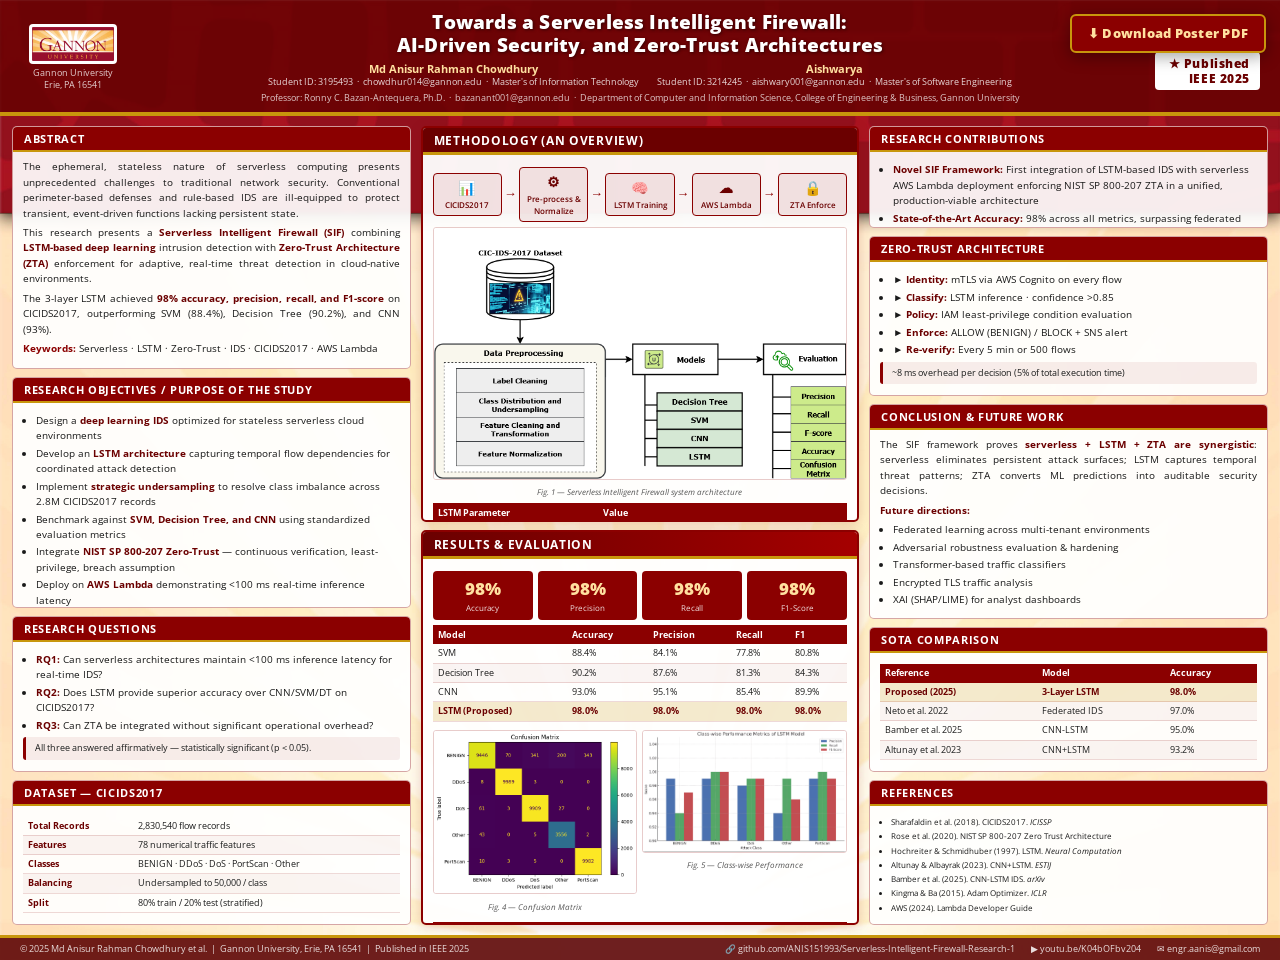
==== docs/poster.html @ 91daaf60 "Sync index.html with poster/report updates - Replace "Hoang Nam Dang" → "Aishwarya" in hero, paper p" ====
<!DOCTYPE html>
<html lang="en">
<head>
<meta charset="UTF-8"/>
<meta name="viewport" content="width=device-width,initial-scale=1.0"/>
<title>SIF Research Poster — CG 2026 | Gannon University</title>
<link href="https://fonts.googleapis.com/css2?family=Calibri:wght@400;700&family=Open+Sans:wght@300;400;600;700;800&display=swap" rel="stylesheet"/>
<style>
/* ════════════════════════════════════════════════════════════
   CG 2026 CONFERENCE POSTER  —  48" × 36"  (4 : 3 landscape)
   Template: crimson mosaic header + cream sunburst body
   3 Columns · 2 featured boxes in center column
════════════════════════════════════════════════════════════ */
:root{
  --crimson:#8B0000;
  --crimson-dark:#6B0000;
  --crimson-mid:#A50000;
  --gold:#C8960C;
  --cream:#FDF6E3;
  --white:#FFFFFF;
  --box-bg:rgba(255,255,255,0.92);
  --box-border:rgba(139,0,0,0.35);
  --center-border:#8B0000;
  --text:#1a1a1a;
  --head-text:#5C0000;
  --font:'Open Sans','Calibri',Arial,sans-serif;
}
*,*::before,*::after{box-sizing:border-box;margin:0;padding:0}
html,body{width:100%;min-height:100vh;background:#c8c0b8;font-family:var(--font)}

/* ── POSTER SHELL — 4:3 aspect ratio ────────────────── */
.poster{
  position:relative;
  width:100%;
  max-width:1440px;
  margin:0 auto;
  aspect-ratio:4/3;
  overflow:hidden;
  box-shadow:0 8px 48px rgba(0,0,0,.4);
  display:flex;
  flex-direction:column;
}

/* ── BACKGROUND (full poster) ────────────────────────── */
.poster-bg{
  position:absolute;inset:0;
  background-image:url('assets/images/poster-bg.jpg');
  background-size:100% 100%;
  background-repeat:no-repeat;
  z-index:0;
}

/* Everything above the background */
.poster > *:not(.poster-bg){position:relative;z-index:1}

/* ── HEADER — crimson mosaic band ────────────────────── */
.hdr{
  /* The bg image already paints the crimson header band;
     we overlay a semi-transparent crimson to keep text readable */
  background:rgba(100,0,0,0.82);
  flex-shrink:0;
  padding:10px 20px 8px;
  display:grid;
  grid-template-columns:105px 1fr 105px;
  align-items:center;
  gap:10px;
  border-bottom:4px solid var(--gold);
}
.hdr-logo{
  display:flex;flex-direction:column;align-items:center;gap:3px;
}
.hdr-logo img{
  width:88px;background:#fff;border-radius:4px;padding:3px;
}
.hdr-logo span{
  font-size:clamp(6px,.7vw,9px);color:rgba(255,255,255,.8);text-align:center;line-height:1.3;
}
.hdr-center{text-align:center}
.hdr-title{
  font-size:clamp(13px,1.5vw,21px);
  font-weight:800;line-height:1.2;
  color:#FFFFFF;
  text-shadow:1px 1px 3px rgba(0,0,0,.5);
  margin-bottom:6px;
  letter-spacing:.01em;
}
.hdr-authors{
  display:flex;justify-content:center;flex-wrap:wrap;gap:18px;margin-bottom:3px;
}
.hdr-author .name{
  font-weight:700;color:#FFE0A0;
  font-size:clamp(7px,.85vw,11.5px);line-height:1.3;
}
.hdr-author .detail{
  color:rgba(255,255,255,.85);
  font-size:clamp(6px,.72vw,9.5px);line-height:1.4;
}
.hdr-advisor{
  font-size:clamp(5.5px,.68vw,9px);
  color:rgba(255,255,255,.78);margin-top:2px;
}
.hdr-right{
  display:flex;flex-direction:column;align-items:flex-end;gap:5px;text-align:right;
}
.badge{
  font-weight:800;font-size:clamp(8px,.9vw,12px);
  padding:4px 10px;border-radius:4px;display:inline-block;letter-spacing:.05em;
}
.badge-cg{background:var(--gold);color:#3B0000}
.badge-ieee{background:#fff;color:var(--crimson-dark)}

/* ── BODY — 3 columns over sunburst background ───────── */
.body{
  flex:1;
  display:grid;
  grid-template-columns:1fr 1.1fr 1fr;
  gap:10px;
  padding:10px 12px;
  min-height:0;
}
.col{display:flex;flex-direction:column;gap:8px;min-height:0}

/* ── STANDARD BOX ────────────────────────────────────── */
.box{
  background:var(--box-bg);
  border:1.5px solid var(--box-border);
  border-radius:5px;
  overflow:hidden;
  display:flex;flex-direction:column;
  backdrop-filter:blur(2px);
  -webkit-backdrop-filter:blur(2px);
}
.box.grow{flex:1;min-height:0}

.bh{
  background:var(--crimson);
  color:#fff;
  padding:4px 11px;
  font-size:clamp(7.5px,.88vw,12px);
  font-weight:700;
  letter-spacing:.06em;
  text-transform:uppercase;
  flex-shrink:0;
  border-bottom:2px solid var(--gold);
}

.bb{
  padding:7px 10px;
  font-size:clamp(6.5px,.78vw,10.5px);
  line-height:1.55;
  color:var(--text);
  flex:1;
  overflow:hidden;
}
.bb p{margin-bottom:4px;text-align:justify}
.bb ul,.bb ol{padding-left:13px;margin:3px 0}
.bb li{margin-bottom:2px}
.bb strong{color:var(--crimson-dark)}
.bb .kw{font-weight:700;color:var(--crimson)}

/* ── CENTER FEATURE BOXES (the "2 boxes in center") ──── */
.cbox{
  border:2.5px solid var(--crimson);
  border-radius:5px;
  overflow:hidden;
  flex:1;min-height:0;
  display:flex;flex-direction:column;
  background:rgba(255,255,255,0.95);
  box-shadow:0 2px 12px rgba(139,0,0,0.18);
}
.cbox .bh{
  background:var(--crimson-dark);
  font-size:clamp(8px,.92vw,12.5px);
  border-bottom:3px solid var(--gold);
}
.cbox .bh.gold-head{
  background:linear-gradient(90deg,var(--crimson-dark),var(--crimson-mid));
}

/* ── STATS ROW ───────────────────────────────────────── */
.stats{
  display:grid;grid-template-columns:repeat(4,1fr);gap:5px;margin:5px 0;
  -webkit-print-color-adjust:exact;print-color-adjust:exact;
}
.stat{
  background:var(--crimson);color:#fff;
  border-radius:4px;text-align:center;padding:5px 3px;
  -webkit-print-color-adjust:exact;print-color-adjust:exact;
}
.sv{font-size:clamp(11px,1.35vw,19px);font-weight:800;color:#FFE0A0;display:block}
.sl{font-size:clamp(5.5px,.65vw,8.5px);opacity:.88;display:block}

/* ── TABLES ──────────────────────────────────────────── */
.tbl{width:100%;border-collapse:collapse;font-size:clamp(6px,.72vw,9.5px);margin:4px 0}
.tbl th{
  background:var(--crimson);color:#fff;padding:2.5px 5px;text-align:left;
  -webkit-print-color-adjust:exact;print-color-adjust:exact;
}
.tbl td{padding:2px 5px;border-bottom:1px solid rgba(139,0,0,.15)}
.tbl tr:nth-child(even) td{background:rgba(139,0,0,.04);-webkit-print-color-adjust:exact;print-color-adjust:exact}
.tbl tr.best td{
  background:rgba(200,150,12,.2);font-weight:700;color:#5C0000;
  -webkit-print-color-adjust:exact;print-color-adjust:exact;
}

/* ── PIPELINE ────────────────────────────────────────── */
.pipeline{display:flex;align-items:center;justify-content:space-between;gap:2px;margin:5px 0}
.ps{
  background:rgba(139,0,0,.08);border:1.5px solid var(--crimson);
  border-radius:4px;padding:3px 5px;text-align:center;flex:1;
  font-size:clamp(5px,.6vw,8px);font-weight:600;color:var(--crimson-dark);
}
.ps i{font-size:clamp(10px,1.1vw,15px);display:block;margin-bottom:1px;font-style:normal}
.pa{color:var(--crimson);font-size:clamp(9px,1vw,14px);font-weight:700;flex-shrink:0}

/* ── FIGURES ─────────────────────────────────────────── */
.fig{margin:4px 0;text-align:center}
.fig img{max-width:100%;border-radius:3px;border:1px solid rgba(139,0,0,.2)}
.fig-cap{font-size:clamp(5.5px,.65vw,8.5px);color:#555;font-style:italic;margin-top:2px}
.fig-row{display:grid;grid-template-columns:1fr 1fr;gap:5px;margin:4px 0}

/* ── HIGHLIGHT STRIP ─────────────────────────────────── */
.hl{
  background:rgba(139,0,0,.07);
  border-left:3.5px solid var(--crimson);
  padding:4px 9px;border-radius:3px;margin:4px 0;
  font-size:clamp(6px,.72vw,9.5px);
  -webkit-print-color-adjust:exact;print-color-adjust:exact;
}

/* ── FOOTER ──────────────────────────────────────────── */
.ftr{
  background:rgba(90,0,0,.88);
  color:rgba(255,255,255,.85);
  padding:5px 20px;
  display:flex;align-items:center;justify-content:space-between;
  flex-shrink:0;
  border-top:3px solid var(--gold);
  font-size:clamp(5.5px,.68vw,9px);
  -webkit-print-color-adjust:exact;print-color-adjust:exact;
}
.ftr-links{display:flex;gap:16px}

/* ── DOWNLOAD BUTTON ─────────────────────────────────── */
.dl-fab{
  position:fixed;top:14px;right:14px;z-index:800;
  background:var(--crimson);color:#FFE0A0;
  border:2px solid var(--gold);border-radius:6px;
  padding:9px 16px;font-size:12.5px;font-weight:800;cursor:pointer;
  box-shadow:0 4px 16px rgba(0,0,0,.35);font-family:var(--font);
  transition:transform .15s,box-shadow .15s;letter-spacing:.02em;
}
.dl-fab:hover{transform:translateY(-2px);box-shadow:0 6px 22px rgba(0,0,0,.4)}

/* ── GATE MODAL ──────────────────────────────────────── */
.dl-hidden{display:none!important}
.dl-overlay{
  position:fixed;inset:0;z-index:9000;background:rgba(0,0,0,.7);
  display:flex;align-items:center;justify-content:center;padding:16px;
  backdrop-filter:blur(4px);
}
.dl-modal{
  background:#fff;border-radius:12px;max-width:480px;width:100%;
  padding:30px 28px 22px;box-shadow:0 20px 60px rgba(0,0,0,.4);position:relative;
  border-top:5px solid var(--crimson);
}
.dl-close{
  position:absolute;top:12px;right:14px;background:none;border:none;
  font-size:21px;cursor:pointer;color:#888;padding:2px 5px;
}
.dl-close:hover{color:#333}
.dl-hdr{text-align:center;margin-bottom:20px}
.dl-icon{font-size:38px;display:block;margin-bottom:6px}
.dl-title{font-size:17pt;font-weight:700;color:var(--crimson-dark);margin:0 0 5px}
.dl-sub{font-size:10pt;color:#666;margin:0}
.dl-step{display:flex;flex-direction:column;gap:11px}
.dl-badge{
  display:inline-block;background:var(--crimson);color:#fff;
  font-size:9pt;font-weight:700;padding:3px 10px;border-radius:20px;align-self:flex-start;
}
.dl-stitle{font-size:12.5pt;font-weight:700;color:#1a1a1a;margin:0}
.dl-desc{font-size:10pt;color:#555;margin:0;line-height:1.6}
.dl-btn-p{
  display:flex;align-items:center;justify-content:center;
  background:var(--crimson);color:#fff;border:none;border-radius:6px;
  padding:10px 18px;font-size:10.5pt;font-weight:600;font-family:var(--font);
  cursor:pointer;text-decoration:none;transition:background .2s;width:100%;text-align:center;
}
.dl-btn-p:hover{background:var(--crimson-dark)}
.dl-btn-n{
  background:none;border:2px solid var(--crimson);color:var(--crimson);
  border-radius:6px;padding:8px 18px;font-size:10pt;font-weight:600;
  font-family:var(--font);cursor:pointer;transition:all .2s;width:100%;
}
.dl-btn-n:hover{background:var(--crimson);color:#fff}
.dl-btn-r{
  display:flex;align-items:center;justify-content:center;gap:5px;
  background:#fff;color:var(--crimson);border:2px solid var(--crimson);
  border-radius:6px;padding:10px 18px;font-size:10.5pt;font-weight:600;
  font-family:var(--font);cursor:pointer;text-decoration:none;transition:all .2s;
  text-align:center;width:100%;
}
.dl-btn-r:hover{background:var(--crimson);color:#fff}
.dl-div{display:flex;align-items:center;gap:9px;color:#aaa;font-size:9pt;margin:1px 0}
.dl-div::before,.dl-div::after{content:'';flex:1;height:1px;background:#e2e8f0}
.dl-pw{display:flex;flex-direction:column;gap:7px}
.dl-inp{
  width:100%;padding:9px 13px;border:2px solid #d1d9e6;border-radius:6px;
  font-size:10.5pt;font-family:var(--font);outline:none;transition:border .2s;
}
.dl-inp:focus{border-color:var(--crimson)}
.dl-inp.shake{animation:dlShake .4s ease}
@keyframes dlShake{0%,100%{transform:translateX(0)}20%,60%{transform:translateX(-6px)}40%,80%{transform:translateX(6px)}}
.dl-err{color:#dc2626;font-size:9.5pt;font-weight:600;text-align:center;margin:0}
.dl-dots{display:flex;justify-content:center;gap:7px;margin-top:18px}
.dl-dot{width:8px;height:8px;border-radius:50%;background:#d1d9e6;transition:background .3s}
.dl-dot.on{background:var(--crimson)}

/* ── RESPONSIVE ──────────────────────────────────────── */
@media(max-width:900px){
  .body{grid-template-columns:1fr;overflow-y:auto}
  .poster{aspect-ratio:auto;min-height:auto}
}

/* ── PRINT ───────────────────────────────────────────── */
@media print{
  @page{size:48in 36in landscape;margin:0}
  .dl-fab,.dl-overlay{display:none!important}
  html,body{background:#fff}
  .poster{box-shadow:none;max-width:none;width:100%;aspect-ratio:4/3}
}
</style>
</head>
<body>

<!-- Download button -->
<button class="dl-fab" onclick="openGate()">&#11015; Download Poster PDF</button>

<!-- ═══════ GATE MODAL ═══════ -->
<div id="dl-overlay" class="dl-overlay dl-hidden" role="dialog" aria-modal="true">
  <div class="dl-modal">
    <button class="dl-close" onclick="closeGate()">&times;</button>
    <div class="dl-hdr">
      <span class="dl-icon">&#128274;</span>
      <h2 class="dl-title">Poster Download Access</h2>
      <p class="dl-sub">Complete all three steps to download the conference poster PDF.</p>
    </div>

    <div class="dl-step" id="dl-s1">
      <div class="dl-badge">Step 1 of 3</div>
      <h3 class="dl-stitle">&#128279; Follow on GitHub</h3>
      <p class="dl-desc">Follow the author's GitHub to stay updated with research releases.</p>
      <a href="https://github.com/ANIS151993" target="_blank" class="dl-btn-p">Open GitHub Profile &#8599;</a>
      <button class="dl-btn-n" onclick="dlGo(2)">I have followed &rarr;</button>
    </div>

    <div class="dl-step dl-hidden" id="dl-s2">
      <div class="dl-badge">Step 2 of 3</div>
      <h3 class="dl-stitle">&#127909; Subscribe on YouTube</h3>
      <p class="dl-desc">Subscribe for video walkthroughs and future research updates.</p>
      <a href="https://youtu.be/K04bOFbv204" target="_blank" class="dl-btn-p">Open YouTube Channel &#8599;</a>
      <button class="dl-btn-n" onclick="dlGo(3)">I have subscribed &rarr;</button>
    </div>

    <div class="dl-step dl-hidden" id="dl-s3">
      <div class="dl-badge">Step 3 of 3</div>
      <h3 class="dl-stitle">&#128273; Enter Access Password</h3>
      <p class="dl-desc">Request your password via email with GitHub username &amp; YouTube confirmation.</p>
      <a href="mailto:engr.aanis@gmail.com?subject=Poster%20PDF%20Access%20Request&body=Hello%2C%0A%0AI%20have%20completed%3A%0A1.%20GitHub%20Follow%3A%20%5BYour%20GitHub%20username%5D%0A2.%20YouTube%20Subscribe%3A%20Confirmed%0A%0APlease%20send%20the%20access%20password%20for%20the%20SIF%20Conference%20Poster.%0A%0AThank%20you."
         class="dl-btn-r">&#9993; Send Password Request Email</a>
      <div class="dl-div"><span>then enter password below</span></div>
      <div class="dl-pw">
        <input type="password" id="dl-pw-inp" class="dl-inp"
               placeholder="Enter access password…"
               onkeydown="if(event.key==='Enter') dlCheck()"/>
        <button class="dl-btn-p" onclick="dlCheck()">&#128275; Unlock &amp; Download</button>
      </div>
      <p id="dl-err" class="dl-err dl-hidden">Incorrect password. Please check your email and try again.</p>
    </div>

    <div class="dl-step dl-hidden" id="dl-s-ok">
      <span class="dl-icon" style="text-align:center;display:block">&#9989;</span>
      <h3 class="dl-stitle" style="color:#15803d;text-align:center">Access Granted!</h3>
      <p class="dl-desc" style="text-align:center">Download starts automatically. Thank you for supporting open research.</p>
      <a id="dl-lnk" href="assets/papers/SIF-Conference-Poster-2026.pdf" download class="dl-btn-p">&#11015; Download Poster PDF</a>
      <button class="dl-btn-n" onclick="closeGate()">Close</button>
    </div>

    <div class="dl-dots">
      <span class="dl-dot on" id="dd1"></span>
      <span class="dl-dot" id="dd2"></span>
      <span class="dl-dot" id="dd3"></span>
    </div>
  </div>
</div>

<!-- ═══════════════════════════════════════════════════════════
     POSTER
═══════════════════════════════════════════════════════════ -->
<div class="poster">
  <div class="poster-bg"></div>

  <!-- ── HEADER ── -->
  <div class="hdr">
    <div class="hdr-logo">
      <img src="assets/images/gannon-logo.png" alt="Gannon University"/>
      <span>Gannon University<br/>Erie, PA 16541</span>
    </div>

    <div class="hdr-center">
      <div class="hdr-title">
        Towards a Serverless Intelligent Firewall:<br/>
        AI-Driven Security, and Zero-Trust Architectures
      </div>
      <div class="hdr-authors">
        <div class="hdr-author">
          <div class="name">Md Anisur Rahman Chowdhury</div>
          <div class="detail">Student ID: 3195493 &nbsp;·&nbsp; chowdhur014@gannon.edu &nbsp;·&nbsp; Master's of Information Technology</div>
        </div>
        <div class="hdr-author">
          <div class="name">Aishwarya</div>
          <div class="detail">Student ID: 3214245 &nbsp;·&nbsp; aishwary001@gannon.edu &nbsp;·&nbsp; Master's of Software Engineering</div>
        </div>
      </div>
      <div class="hdr-advisor">
        Professor: Ronny C. Bazan-Antequera, Ph.D. &nbsp;·&nbsp; bazanant001@gannon.edu &nbsp;·&nbsp;
        Department of Computer and Information Science, College of Engineering &amp; Business, Gannon University
      </div>
    </div>

    <div class="hdr-right">
      <span class="badge badge-cg">CG 2026</span>
      <span class="badge badge-ieee">&#9733; Published IEEE 2025</span>
    </div>
  </div>

  <!-- ── BODY ── -->
  <div class="body">

    <!-- ═══ LEFT COLUMN ═══ -->
    <div class="col">

      <div class="box">
        <div class="bh">Abstract</div>
        <div class="bb">
          <p>The ephemeral, stateless nature of serverless computing presents unprecedented challenges to traditional network security. Conventional perimeter-based defenses and rule-based IDS are ill-equipped to protect transient, event-driven functions lacking persistent state.</p>
          <p>This research presents a <strong>Serverless Intelligent Firewall (SIF)</strong> combining <strong>LSTM-based deep learning</strong> intrusion detection with <strong>Zero-Trust Architecture (ZTA)</strong> enforcement for adaptive, real-time threat detection in cloud-native environments.</p>
          <p>The 3-layer LSTM achieved <strong>98% accuracy, precision, recall, and F1-score</strong> on CICIDS2017, outperforming SVM (88.4%), Decision Tree (90.2%), and CNN (93%).</p>
          <p><span class="kw">Keywords:</span> Serverless · LSTM · Zero-Trust · IDS · CICIDS2017 · AWS Lambda</p>
        </div>
      </div>

      <div class="box grow">
        <div class="bh">Research Objectives / Purpose of the Study</div>
        <div class="bb">
          <ul>
            <li>Design a <strong>deep learning IDS</strong> optimized for stateless serverless cloud environments</li>
            <li>Develop an <strong>LSTM architecture</strong> capturing temporal flow dependencies for coordinated attack detection</li>
            <li>Implement <strong>strategic undersampling</strong> to resolve class imbalance across 2.8M CICIDS2017 records</li>
            <li>Benchmark against <strong>SVM, Decision Tree, and CNN</strong> using standardized evaluation metrics</li>
            <li>Integrate <strong>NIST SP 800-207 Zero-Trust</strong> — continuous verification, least-privilege, breach assumption</li>
            <li>Deploy on <strong>AWS Lambda</strong> demonstrating &lt;100 ms real-time inference latency</li>
          </ul>
        </div>
      </div>

      <div class="box">
        <div class="bh">Research Questions</div>
        <div class="bb">
          <ul>
            <li><strong>RQ1:</strong> Can serverless architectures maintain &lt;100 ms inference latency for real-time IDS?</li>
            <li><strong>RQ2:</strong> Does LSTM provide superior accuracy over CNN/SVM/DT on CICIDS2017?</li>
            <li><strong>RQ3:</strong> Can ZTA be integrated without significant operational overhead?</li>
          </ul>
          <div class="hl">All three answered affirmatively — statistically significant (p &lt; 0.05).</div>
        </div>
      </div>

      <div class="box">
        <div class="bh">Dataset — CICIDS2017</div>
        <div class="bb">
          <table class="tbl">
            <tbody>
              <tr><td><strong>Total Records</strong></td><td>2,830,540 flow records</td></tr>
              <tr><td><strong>Features</strong></td><td>78 numerical traffic features</td></tr>
              <tr><td><strong>Classes</strong></td><td>BENIGN · DDoS · DoS · PortScan · Other</td></tr>
              <tr><td><strong>Balancing</strong></td><td>Undersampled to 50,000 / class</td></tr>
              <tr><td><strong>Split</strong></td><td>80% train / 20% test (stratified)</td></tr>
            </tbody>
          </table>
        </div>
      </div>

    </div><!-- /LEFT -->

    <!-- ═══ CENTER COLUMN — 2 feature boxes ═══ -->
    <div class="col">

      <!-- CENTER BOX 1: Methodology -->
      <div class="cbox">
        <div class="bh">Methodology (An Overview)</div>
        <div class="bb">
          <div class="pipeline">
            <div class="ps"><i>&#128202;</i>CICIDS2017</div>
            <span class="pa">&#8594;</span>
            <div class="ps"><i>&#9881;</i>Pre-process &amp; Normalize</div>
            <span class="pa">&#8594;</span>
            <div class="ps"><i>&#129504;</i>LSTM Training</div>
            <span class="pa">&#8594;</span>
            <div class="ps"><i>&#9729;</i>AWS Lambda</div>
            <span class="pa">&#8594;</span>
            <div class="ps"><i>&#128274;</i>ZTA Enforce</div>
          </div>

          <div class="fig">
            <img src="assets/images/architecture-diagram.png" alt="Architecture Diagram"/>
            <div class="fig-cap">Fig. 1 — Serverless Intelligent Firewall system architecture</div>
          </div>

          <table class="tbl">
            <thead><tr><th>LSTM Parameter</th><th>Value</th></tr></thead>
            <tbody>
              <tr><td>Input features</td><td>78 numerical flow features</td></tr>
              <tr><td>Hidden units</td><td>3 layers: 128 → 64 → 32</td></tr>
              <tr><td>Dropout</td><td>0.3 after each LSTM layer</td></tr>
              <tr><td>Optimizer / LR</td><td>Adam · 0.001</td></tr>
              <tr><td>Epochs / Patience</td><td>120 epochs · Early stop = 10</td></tr>
              <tr><td>Lambda latency</td><td>&lt;15 ms warm · &lt;100 ms cold</td></tr>
            </tbody>
          </table>

          <div class="fig-row">
            <div class="fig">
              <img src="assets/images/accuracy.png" alt="Accuracy Curves"/>
              <div class="fig-cap">Fig. 2 — Training &amp; Validation Accuracy</div>
            </div>
            <div class="fig">
              <img src="assets/images/loss.png" alt="Loss Curves"/>
              <div class="fig-cap">Fig. 3 — Training &amp; Validation Loss</div>
            </div>
          </div>
        </div>
      </div>

      <!-- CENTER BOX 2: Results -->
      <div class="cbox">
        <div class="bh gold-head">Results &amp; Evaluation</div>
        <div class="bb">
          <div class="stats">
            <div class="stat"><span class="sv">98%</span><span class="sl">Accuracy</span></div>
            <div class="stat"><span class="sv">98%</span><span class="sl">Precision</span></div>
            <div class="stat"><span class="sv">98%</span><span class="sl">Recall</span></div>
            <div class="stat"><span class="sv">98%</span><span class="sl">F1-Score</span></div>
          </div>

          <table class="tbl">
            <thead><tr><th>Model</th><th>Accuracy</th><th>Precision</th><th>Recall</th><th>F1</th></tr></thead>
            <tbody>
              <tr><td>SVM</td><td>88.4%</td><td>84.1%</td><td>77.8%</td><td>80.8%</td></tr>
              <tr><td>Decision Tree</td><td>90.2%</td><td>87.6%</td><td>81.3%</td><td>84.3%</td></tr>
              <tr><td>CNN</td><td>93.0%</td><td>95.1%</td><td>85.4%</td><td>89.9%</td></tr>
              <tr class="best"><td><strong>LSTM (Proposed)</strong></td><td><strong>98.0%</strong></td><td><strong>98.0%</strong></td><td><strong>98.0%</strong></td><td><strong>98.0%</strong></td></tr>
            </tbody>
          </table>

          <div class="fig-row">
            <div class="fig">
              <img src="assets/images/confusion-matrix.png" alt="Confusion Matrix"/>
              <div class="fig-cap">Fig. 4 — Confusion Matrix</div>
            </div>
            <div class="fig">
              <img src="assets/images/classwise-performance.png" alt="Class-wise Performance"/>
              <div class="fig-cap">Fig. 5 — Class-wise Performance</div>
            </div>
          </div>

          <table class="tbl">
            <thead><tr><th>Class</th><th>Precision</th><th>Recall</th><th>F1</th><th>Correct/Total</th></tr></thead>
            <tbody>
              <tr><td>BENIGN</td><td>0.99</td><td>0.94</td><td>0.96</td><td>9,446 / ~10,000</td></tr>
              <tr><td>DDoS</td><td>0.99</td><td>1.00</td><td>0.99</td><td>9,989 / 10,000</td></tr>
              <tr><td>DoS</td><td>0.98</td><td>0.99</td><td>0.98</td><td>9,909 / ~10,000</td></tr>
              <tr><td>PortScan</td><td>0.99</td><td>1.00</td><td>0.99</td><td>9,982 / 10,000</td></tr>
              <tr><td>Other</td><td>0.94</td><td>0.99</td><td>0.96</td><td>3,556 / 3,606</td></tr>
              <tr class="best"><td><strong>Macro Avg</strong></td><td><strong>0.978</strong></td><td><strong>0.984</strong></td><td><strong>0.976</strong></td><td>—</td></tr>
            </tbody>
          </table>
        </div>
      </div>

    </div><!-- /CENTER -->

    <!-- ═══ RIGHT COLUMN ═══ -->
    <div class="col">

      <div class="box grow">
        <div class="bh">Research Contributions</div>
        <div class="bb">
          <ul>
            <li><strong>Novel SIF Framework:</strong> First integration of LSTM-based IDS with serverless AWS Lambda deployment enforcing NIST SP 800-207 ZTA in a unified, production-viable architecture</li>
            <li><strong>State-of-the-Art Accuracy:</strong> 98% across all metrics, surpassing federated IDS (97%), hybrid CNN-LSTM (95%), and all classical baselines</li>
            <li><strong>Scalable &amp; Zero-Cost Idle:</strong> Lambda scales to zero — eliminates persistent attack surfaces; cost-per-invocation model superior to always-on EC2</li>
            <li><strong>Temporal Feature Exploitation:</strong> LSTM memory gates capture flow evolution patterns inaccessible to CNN convolutions or SVM kernels</li>
            <li><strong>Sub-100ms Latency:</strong> 15 ms warm execution; 1.1 s cold-start via TorchScript + provisioned concurrency</li>
            <li><strong>ZTA with Minimal Overhead:</strong> mTLS + IAM adds ~8 ms (5%) while providing per-flow continuous verification</li>
            <li><strong>Open Reproducibility:</strong> Full code, trained model (.pth), Docker config, Lambda scripts on GitHub</li>
          </ul>
        </div>
      </div>

      <div class="box">
        <div class="bh">Zero-Trust Architecture</div>
        <div class="bb">
          <ul>
            <li>&#9658; <strong>Identity:</strong> mTLS via AWS Cognito on every flow</li>
            <li>&#9658; <strong>Classify:</strong> LSTM inference · confidence &gt;0.85</li>
            <li>&#9658; <strong>Policy:</strong> IAM least-privilege condition evaluation</li>
            <li>&#9658; <strong>Enforce:</strong> ALLOW (BENIGN) / BLOCK + SNS alert</li>
            <li>&#9658; <strong>Re-verify:</strong> Every 5 min or 500 flows</li>
          </ul>
          <div class="hl">~8 ms overhead per decision (5% of total execution time)</div>
        </div>
      </div>

      <div class="box">
        <div class="bh">Conclusion &amp; Future Work</div>
        <div class="bb">
          <p>The SIF framework proves <strong>serverless + LSTM + ZTA are synergistic</strong>: serverless eliminates persistent attack surfaces; LSTM captures temporal threat patterns; ZTA converts ML predictions into auditable security decisions.</p>
          <p style="margin-top:4px"><strong>Future directions:</strong></p>
          <ul>
            <li>Federated learning across multi-tenant environments</li>
            <li>Adversarial robustness evaluation &amp; hardening</li>
            <li>Transformer-based traffic classifiers</li>
            <li>Encrypted TLS traffic analysis</li>
            <li>XAI (SHAP/LIME) for analyst dashboards</li>
          </ul>
        </div>
      </div>

      <div class="box">
        <div class="bh">SOTA Comparison</div>
        <div class="bb">
          <table class="tbl">
            <thead><tr><th>Reference</th><th>Model</th><th>Accuracy</th></tr></thead>
            <tbody>
              <tr class="best"><td><strong>Proposed (2025)</strong></td><td><strong>3-Layer LSTM</strong></td><td><strong>98.0%</strong></td></tr>
              <tr><td>Neto et al. 2022</td><td>Federated IDS</td><td>97.0%</td></tr>
              <tr><td>Bamber et al. 2025</td><td>CNN-LSTM</td><td>95.0%</td></tr>
              <tr><td>Altunay et al. 2023</td><td>CNN+LSTM</td><td>93.2%</td></tr>
            </tbody>
          </table>
        </div>
      </div>

      <div class="box">
        <div class="bh">References</div>
        <div class="bb" style="font-size:clamp(5px,.62vw,8.5px)">
          <ul style="padding-left:11px">
            <li>Sharafaldin et al. (2018). CICIDS2017. <em>ICISSP</em></li>
            <li>Rose et al. (2020). NIST SP 800-207 Zero Trust Architecture</li>
            <li>Hochreiter &amp; Schmidhuber (1997). LSTM. <em>Neural Computation</em></li>
            <li>Altunay &amp; Albayrak (2023). CNN+LSTM. <em>ESTIJ</em></li>
            <li>Bamber et al. (2025). CNN-LSTM IDS. <em>arXiv</em></li>
            <li>Kingma &amp; Ba (2015). Adam Optimizer. <em>ICLR</em></li>
            <li>AWS (2024). Lambda Developer Guide</li>
          </ul>
        </div>
      </div>

    </div><!-- /RIGHT -->

  </div><!-- /body -->

  <!-- ── FOOTER ── -->
  <div class="ftr">
    <span>&#169; 2025 Md Anisur Rahman Chowdhury et al. &nbsp;|&nbsp; Gannon University, Erie, PA 16541 &nbsp;|&nbsp; Published in IEEE 2025</span>
    <div class="ftr-links">
      <span>&#128279; github.com/ANIS151993/Serverless-Intelligent-Firewall-Research-1</span>
      <span>&#9654; youtu.be/K04bOFbv204</span>
      <span>&#9993; engr.aanis@gmail.com</span>
    </div>
  </div>

</div><!-- /poster -->

<script>
const H="5b484d8b2799daf74779ce686501847d4a08b5e917c1e8395e1da7f7e73bce0d";
async function sha256(m){const b=new TextEncoder().encode(m);const h=await crypto.subtle.digest('SHA-256',b);return Array.from(new Uint8Array(h)).map(x=>x.toString(16).padStart(2,'0')).join('');}
function openGate(){document.getElementById('dl-overlay').classList.remove('dl-hidden');document.body.style.overflow='hidden';dlGo(1);}
function closeGate(){document.getElementById('dl-overlay').classList.add('dl-hidden');document.body.style.overflow='';dlGo(1);const e=document.getElementById('dl-err');if(e)e.classList.add('dl-hidden');const i=document.getElementById('dl-pw-inp');if(i){i.value='';i.classList.remove('shake');}}
function dlGo(n){['dl-s1','dl-s2','dl-s3','dl-s-ok'].forEach(id=>{const el=document.getElementById(id);if(el)el.classList.add('dl-hidden');});const t=document.getElementById(n==='ok'?'dl-s-ok':'dl-s'+n);if(t)t.classList.remove('dl-hidden');[1,2,3].forEach(i=>{const d=document.getElementById('dd'+i);if(d)d.classList.toggle('on',i===n);});}
async function dlCheck(){const i=document.getElementById('dl-pw-inp');const e=document.getElementById('dl-err');const h=await sha256(i.value.trim());if(h===H){e.classList.add('dl-hidden');dlGo('ok');setTimeout(()=>{const l=document.getElementById('dl-lnk');if(l)l.click();},600);}else{e.classList.remove('dl-hidden');i.classList.remove('shake');void i.offsetWidth;i.classList.add('shake');i.focus();}}
document.addEventListener('click',e=>{if(e.target===document.getElementById('dl-overlay'))closeGate();});
document.addEventListener('keydown',e=>{if(e.key==='Escape')closeGate();});
document.addEventListener('DOMContentLoaded',()=>{if(window.location.hash==='#download')openGate();});
</script>
</body>
</html>
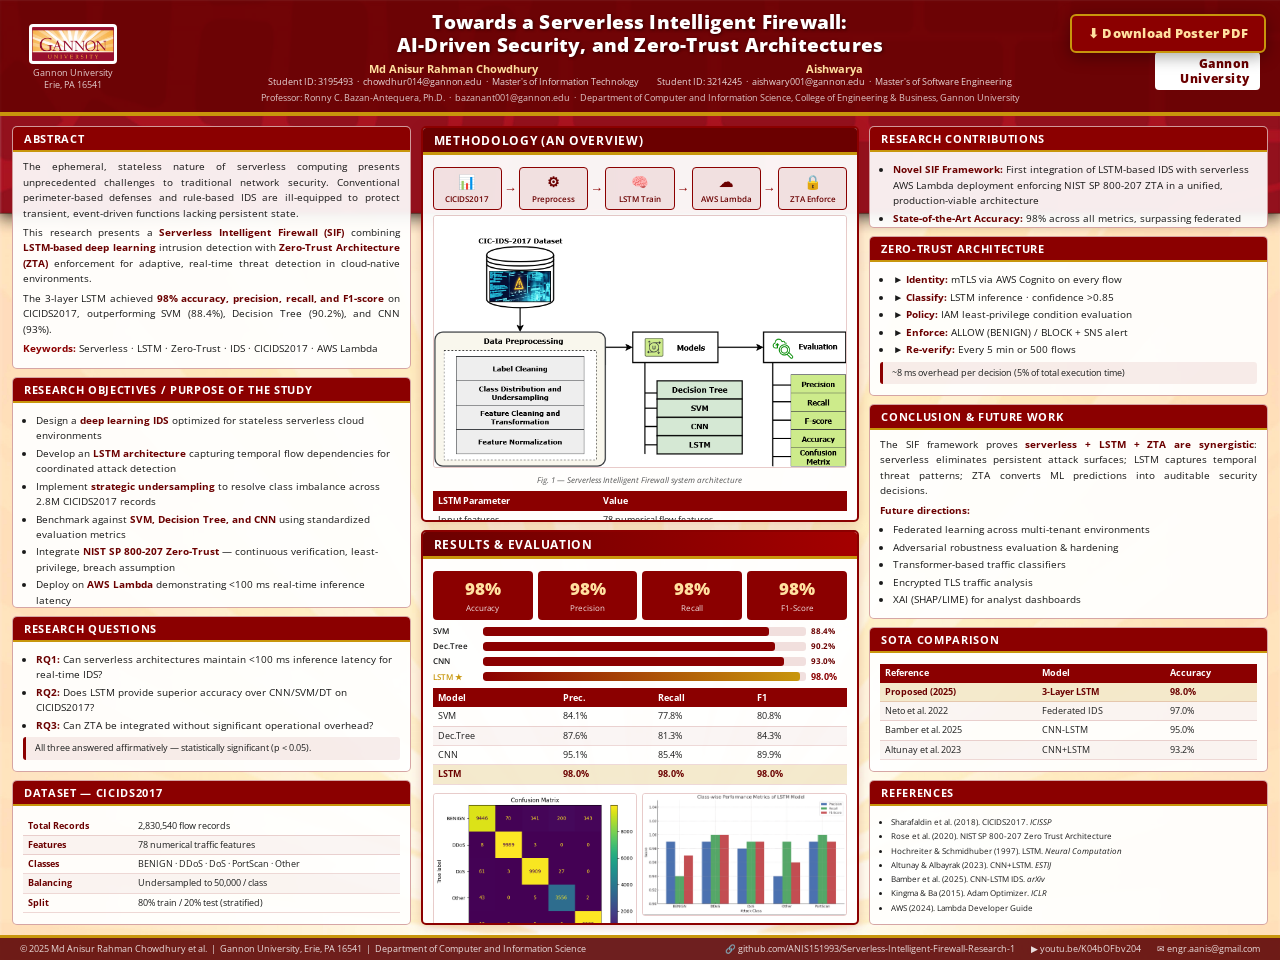
==== commit 0847de75: "Major update: interactive previews, humanized report, enhanced poster index.html: - Add IEEE paper f" ====
--- a/docs/poster.html
+++ b/docs/poster.html
@@ -322,6 +322,67 @@
   .poster{aspect-ratio:auto;min-height:auto}
 }
 
+/* ── ANIMATIONS ──────────────────────────────────────── */
+@keyframes countUp{from{opacity:0;transform:scale(.7)}to{opacity:1;transform:scale(1)}}
+@keyframes fadeSlide{from{opacity:0;transform:translateY(8px)}to{opacity:1;transform:translateY(0)}}
+@keyframes pulse{0%,100%{box-shadow:0 2px 12px rgba(139,0,0,.18)}50%{box-shadow:0 4px 22px rgba(139,0,0,.38)}}
+@keyframes pipePulse{0%,100%{border-color:var(--crimson);background:rgba(139,0,0,.08)}
+  50%{border-color:var(--gold);background:rgba(200,150,12,.12)}}
+
+/* Animated stat counters */
+.sv{animation:countUp .6s ease both}
+.stat:nth-child(1) .sv{animation-delay:.1s}
+.stat:nth-child(2) .sv{animation-delay:.25s}
+.stat:nth-child(3) .sv{animation-delay:.4s}
+.stat:nth-child(4) .sv{animation-delay:.55s}
+
+/* Box hover effects */
+.box{transition:transform .2s,box-shadow .2s}
+.box:hover{transform:translateY(-2px);box-shadow:0 6px 20px rgba(139,0,0,.2)}
+.cbox{transition:transform .2s,box-shadow .2s;animation:pulse 3s ease-in-out infinite}
+.cbox:hover{transform:translateY(-2px);animation:none;box-shadow:0 8px 28px rgba(139,0,0,.32)}
+
+/* Animated pipeline */
+.ps{animation:pipePulse 2.5s ease-in-out infinite}
+.ps:nth-child(1){animation-delay:0s}
+.ps:nth-child(3){animation-delay:.5s}
+.ps:nth-child(5){animation-delay:1s}
+.ps:nth-child(7){animation-delay:1.5s}
+.ps:nth-child(9){animation-delay:2s}
+
+/* Highlight strip pulse */
+.hl{animation:fadeSlide .8s ease .3s both}
+
+/* Flip card for contributions */
+.flip-wrap{perspective:600px;cursor:pointer}
+.flip-inner{position:relative;transform-style:preserve-3d;transition:transform .5s}
+.flip-wrap:hover .flip-inner{transform:rotateY(180deg)}
+.flip-front,.flip-back{backface-visibility:hidden;-webkit-backface-visibility:hidden}
+.flip-back{position:absolute;inset:0;transform:rotateY(180deg);
+  background:rgba(139,0,0,.92);color:#FFE0A0;border-radius:4px;
+  padding:5px 8px;font-size:clamp(5.5px,.65vw,8.5px);overflow:hidden}
+.flip-back strong{color:#fff}
+
+/* Tooltip on pipeline nodes */
+.ps{position:relative}
+.ps-tip{
+  position:absolute;bottom:110%;left:50%;transform:translateX(-50%);
+  background:rgba(60,0,0,.92);color:#FFE0A0;border-radius:4px;
+  padding:4px 7px;font-size:clamp(5px,.58vw,8px);white-space:nowrap;
+  pointer-events:none;opacity:0;transition:opacity .2s;z-index:10;
+  border:1px solid var(--gold);
+}
+.ps:hover .ps-tip{opacity:1}
+
+/* Progress bars for model comparison */
+.prog-row{display:flex;align-items:center;gap:5px;margin:2px 0}
+.prog-label{font-size:clamp(5.5px,.65vw,8.5px);width:clamp(28px,3.5vw,50px);flex-shrink:0;font-weight:600}
+.prog-bar-bg{flex:1;background:rgba(139,0,0,.12);border-radius:3px;height:clamp(6px,.7vw,10px);overflow:hidden}
+.prog-bar-fill{height:100%;border-radius:3px;background:var(--crimson);
+  -webkit-print-color-adjust:exact;print-color-adjust:exact;
+  transition:width 1.2s ease}
+.prog-val{font-size:clamp(5px,.62vw,8px);font-weight:700;color:var(--crimson-dark);width:clamp(22px,2.8vw,40px)}
+
 /* ── PRINT ───────────────────────────────────────────── */
 @media print{
   @page{size:48in 36in landscape;margin:0}
@@ -430,7 +491,7 @@
 
     <div class="hdr-right">
       <span class="badge badge-cg">CG 2026</span>
-      <span class="badge badge-ieee">&#9733; Published IEEE 2025</span>
+      <span class="badge badge-ieee">Gannon University</span>
     </div>
   </div>
 
@@ -501,15 +562,15 @@
         <div class="bh">Methodology (An Overview)</div>
         <div class="bb">
           <div class="pipeline">
-            <div class="ps"><i>&#128202;</i>CICIDS2017</div>
+            <div class="ps"><i>&#128202;</i>CICIDS2017<div class="ps-tip">2.8M+ flows · 78 features · 5 classes</div></div>
             <span class="pa">&#8594;</span>
-            <div class="ps"><i>&#9881;</i>Pre-process &amp; Normalize</div>
+            <div class="ps"><i>&#9881;</i>Preprocess<div class="ps-tip">Clean · Undersample · Normalise</div></div>
             <span class="pa">&#8594;</span>
-            <div class="ps"><i>&#129504;</i>LSTM Training</div>
+            <div class="ps"><i>&#129504;</i>LSTM Train<div class="ps-tip">128→64→32 units · Dropout 0.3 · Adam</div></div>
             <span class="pa">&#8594;</span>
-            <div class="ps"><i>&#9729;</i>AWS Lambda</div>
+            <div class="ps"><i>&#9729;</i>AWS Lambda<div class="ps-tip">&lt;15 ms warm · &lt;100 ms cold start</div></div>
             <span class="pa">&#8594;</span>
-            <div class="ps"><i>&#128274;</i>ZTA Enforce</div>
+            <div class="ps"><i>&#128274;</i>ZTA Enforce<div class="ps-tip">ALLOW/BLOCK · mTLS · IAM · SNS Alert</div></div>
           </div>
 
           <div class="fig">
@@ -553,13 +614,19 @@
             <div class="stat"><span class="sv">98%</span><span class="sl">F1-Score</span></div>
           </div>
 
-          <table class="tbl">
-            <thead><tr><th>Model</th><th>Accuracy</th><th>Precision</th><th>Recall</th><th>F1</th></tr></thead>
+          <div id="prog-bars">
+            <div class="prog-row"><span class="prog-label">SVM</span><div class="prog-bar-bg"><div class="prog-bar-fill" style="width:0" data-w="88.4%"></div></div><span class="prog-val">88.4%</span></div>
+            <div class="prog-row"><span class="prog-label">Dec.Tree</span><div class="prog-bar-bg"><div class="prog-bar-fill" style="width:0" data-w="90.2%"></div></div><span class="prog-val">90.2%</span></div>
+            <div class="prog-row"><span class="prog-label">CNN</span><div class="prog-bar-bg"><div class="prog-bar-fill" style="width:0" data-w="93%"></div></div><span class="prog-val">93.0%</span></div>
+            <div class="prog-row"><span class="prog-label" style="color:var(--gold)">LSTM ★</span><div class="prog-bar-bg"><div class="prog-bar-fill" style="width:0;background:linear-gradient(90deg,var(--crimson),var(--gold))" data-w="98%"></div></div><span class="prog-val" style="color:var(--crimson);font-size:clamp(6px,.72vw,9.5px)">98.0%</span></div>
+          </div>
+          <table class="tbl" style="margin-top:4px">
+            <thead><tr><th>Model</th><th>Prec.</th><th>Recall</th><th>F1</th></tr></thead>
             <tbody>
-              <tr><td>SVM</td><td>88.4%</td><td>84.1%</td><td>77.8%</td><td>80.8%</td></tr>
-              <tr><td>Decision Tree</td><td>90.2%</td><td>87.6%</td><td>81.3%</td><td>84.3%</td></tr>
-              <tr><td>CNN</td><td>93.0%</td><td>95.1%</td><td>85.4%</td><td>89.9%</td></tr>
-              <tr class="best"><td><strong>LSTM (Proposed)</strong></td><td><strong>98.0%</strong></td><td><strong>98.0%</strong></td><td><strong>98.0%</strong></td><td><strong>98.0%</strong></td></tr>
+              <tr><td>SVM</td><td>84.1%</td><td>77.8%</td><td>80.8%</td></tr>
+              <tr><td>Dec.Tree</td><td>87.6%</td><td>81.3%</td><td>84.3%</td></tr>
+              <tr><td>CNN</td><td>95.1%</td><td>85.4%</td><td>89.9%</td></tr>
+              <tr class="best"><td><strong>LSTM</strong></td><td><strong>98.0%</strong></td><td><strong>98.0%</strong></td><td><strong>98.0%</strong></td></tr>
             </tbody>
           </table>
 
@@ -673,7 +740,7 @@
 
   <!-- ── FOOTER ── -->
   <div class="ftr">
-    <span>&#169; 2025 Md Anisur Rahman Chowdhury et al. &nbsp;|&nbsp; Gannon University, Erie, PA 16541 &nbsp;|&nbsp; Published in IEEE 2025</span>
+    <span>&#169; 2025 Md Anisur Rahman Chowdhury et al. &nbsp;|&nbsp; Gannon University, Erie, PA 16541 &nbsp;|&nbsp; Department of Computer and Information Science</span>
     <div class="ftr-links">
       <span>&#128279; github.com/ANIS151993/Serverless-Intelligent-Firewall-Research-1</span>
       <span>&#9654; youtu.be/K04bOFbv204</span>
@@ -692,7 +759,28 @@
 async function dlCheck(){const i=document.getElementById('dl-pw-inp');const e=document.getElementById('dl-err');const h=await sha256(i.value.trim());if(h===H){e.classList.add('dl-hidden');dlGo('ok');setTimeout(()=>{const l=document.getElementById('dl-lnk');if(l)l.click();},600);}else{e.classList.remove('dl-hidden');i.classList.remove('shake');void i.offsetWidth;i.classList.add('shake');i.focus();}}
 document.addEventListener('click',e=>{if(e.target===document.getElementById('dl-overlay'))closeGate();});
 document.addEventListener('keydown',e=>{if(e.key==='Escape')closeGate();});
-document.addEventListener('DOMContentLoaded',()=>{if(window.location.hash==='#download')openGate();});
+document.addEventListener('DOMContentLoaded',()=>{
+  if(window.location.hash==='#download')openGate();
+  // Animate progress bars after short delay
+  setTimeout(()=>{
+    document.querySelectorAll('.prog-bar-fill').forEach(el=>{
+      el.style.width=el.dataset.w||'0';
+    });
+  },400);
+  // Animate stat counters
+  document.querySelectorAll('.sv').forEach(el=>{
+    const target=parseFloat(el.textContent);
+    if(isNaN(target))return;
+    const suffix=el.textContent.replace(/[\d.]/g,'');
+    let start=0,duration=900,step=16;
+    const inc=target/(duration/step);
+    const timer=setInterval(()=>{
+      start=Math.min(start+inc,target);
+      el.textContent=(Number.isInteger(target)?Math.round(start):start.toFixed(1))+suffix;
+      if(start>=target)clearInterval(timer);
+    },step);
+  });
+});
 </script>
 </body>
 </html>
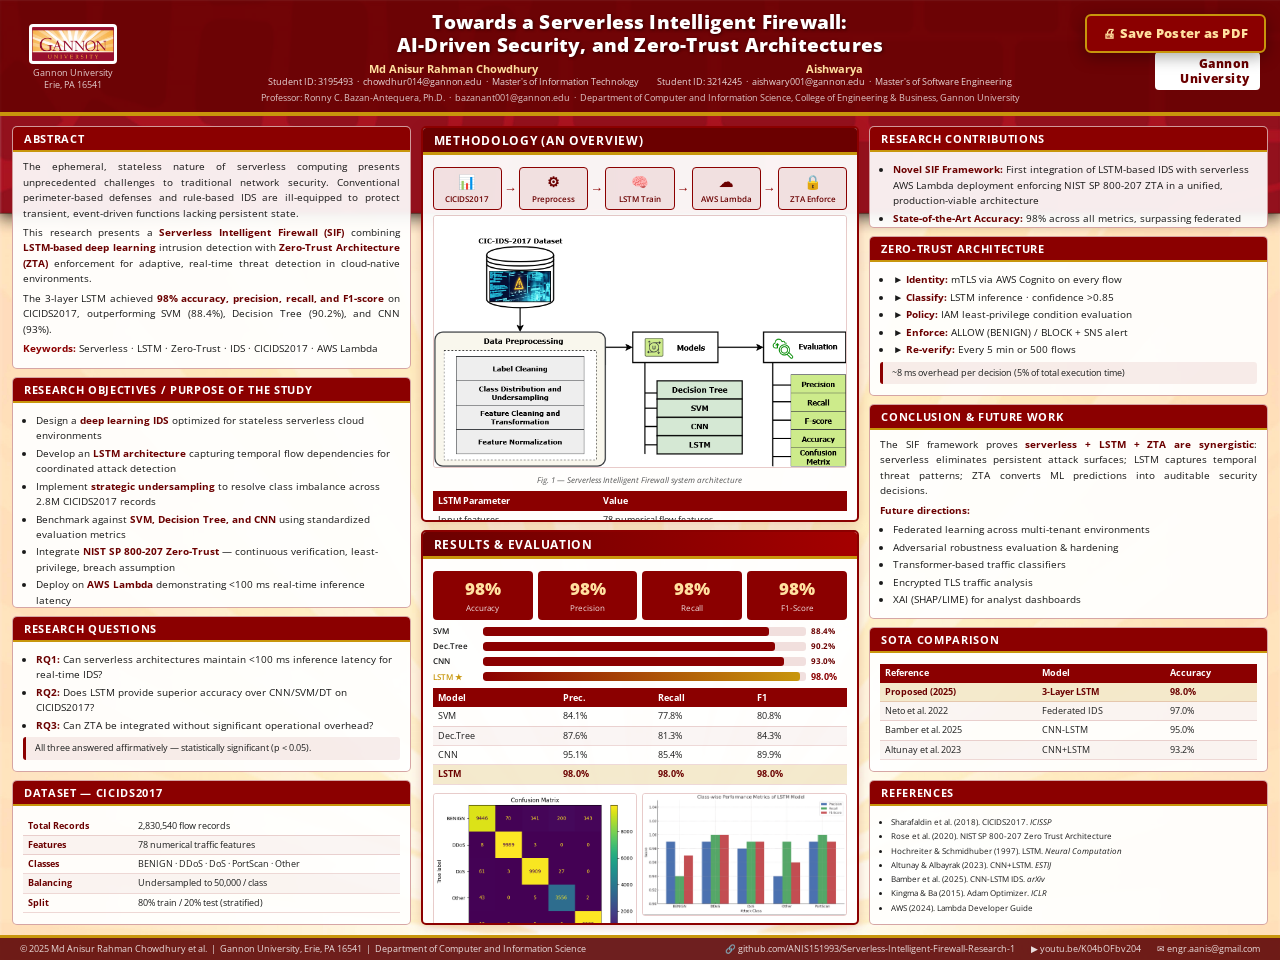
==== commit 45d73b1f: "Fix poster export flow and add publisher template" ====
--- a/docs/poster.html
+++ b/docs/poster.html
@@ -43,11 +43,7 @@
 
 /* ── BACKGROUND (full poster) ────────────────────────── */
 .poster-bg{
-  position:absolute;inset:0;
-  background-image:url('assets/images/poster-bg.jpg');
-  background-size:100% 100%;
-  background-repeat:no-repeat;
-  z-index:0;
+  position:absolute;inset:0;width:100%;height:100%;object-fit:fill;z-index:0;
 }
 
 /* Everything above the background */
@@ -301,6 +297,7 @@
   text-align:center;width:100%;
 }
 .dl-btn-r:hover{background:var(--crimson);color:#fff}
+.dl-note{font-size:9pt;color:#666;line-height:1.5;margin:0}
 .dl-div{display:flex;align-items:center;gap:9px;color:#aaa;font-size:9pt;margin:1px 0}
 .dl-div::before,.dl-div::after{content:'';flex:1;height:1px;background:#e2e8f0}
 .dl-pw{display:flex;flex-direction:column;gap:7px}
@@ -385,17 +382,22 @@
 
 /* ── PRINT ───────────────────────────────────────────── */
 @media print{
-  @page{size:48in 36in landscape;margin:0}
+  @page{size:48in 36in;margin:0}
   .dl-fab,.dl-overlay{display:none!important}
-  html,body{background:#fff}
-  .poster{box-shadow:none;max-width:none;width:100%;aspect-ratio:4/3}
+  html,body{
+    width:48in;height:36in;margin:0;padding:0;overflow:hidden;background:#fff;
+  }
+  .poster{
+    box-shadow:none;max-width:none;width:48in;height:36in;margin:0;
+    aspect-ratio:auto;overflow:hidden;break-inside:avoid;page-break-inside:avoid;
+  }
 }
 </style>
 </head>
 <body>
 
 <!-- Download button -->
-<button class="dl-fab" onclick="openGate()">&#11015; Download Poster PDF</button>
+<button class="dl-fab" onclick="openGate()">&#128424; Save Poster as PDF</button>
 
 <!-- ═══════ GATE MODAL ═══════ -->
 <div id="dl-overlay" class="dl-overlay dl-hidden" role="dialog" aria-modal="true">
@@ -403,8 +405,8 @@
     <button class="dl-close" onclick="closeGate()">&times;</button>
     <div class="dl-hdr">
       <span class="dl-icon">&#128274;</span>
-      <h2 class="dl-title">Poster Download Access</h2>
-      <p class="dl-sub">Complete all three steps to download the conference poster PDF.</p>
+      <h2 class="dl-title">Poster Export Access</h2>
+      <p class="dl-sub">Complete all three steps to save the full poster as PDF or download the Publisher template.</p>
     </div>
 
     <div class="dl-step" id="dl-s1">
@@ -427,14 +429,14 @@
       <div class="dl-badge">Step 3 of 3</div>
       <h3 class="dl-stitle">&#128273; Enter Access Password</h3>
       <p class="dl-desc">Request your password via email with GitHub username &amp; YouTube confirmation.</p>
-      <a href="mailto:engr.aanis@gmail.com?subject=Poster%20PDF%20Access%20Request&body=Hello%2C%0A%0AI%20have%20completed%3A%0A1.%20GitHub%20Follow%3A%20%5BYour%20GitHub%20username%5D%0A2.%20YouTube%20Subscribe%3A%20Confirmed%0A%0APlease%20send%20the%20access%20password%20for%20the%20SIF%20Conference%20Poster.%0A%0AThank%20you."
+      <a href="mailto:engr.aanis@gmail.com?subject=Poster%20Export%20Access%20Request&body=Hello%2C%0A%0AI%20have%20completed%3A%0A1.%20GitHub%20Follow%3A%20%5BYour%20GitHub%20username%5D%0A2.%20YouTube%20Subscribe%3A%20Confirmed%0A%0APlease%20send%20the%20access%20password%20for%20the%20SIF%20Conference%20Poster.%0A%0AThank%20you."
          class="dl-btn-r">&#9993; Send Password Request Email</a>
       <div class="dl-div"><span>then enter password below</span></div>
       <div class="dl-pw">
         <input type="password" id="dl-pw-inp" class="dl-inp"
                placeholder="Enter access password…"
                onkeydown="if(event.key==='Enter') dlCheck()"/>
-        <button class="dl-btn-p" onclick="dlCheck()">&#128275; Unlock &amp; Download</button>
+        <button class="dl-btn-p" onclick="dlCheck()">&#128275; Unlock Poster Options</button>
       </div>
       <p id="dl-err" class="dl-err dl-hidden">Incorrect password. Please check your email and try again.</p>
     </div>
@@ -442,8 +444,10 @@
     <div class="dl-step dl-hidden" id="dl-s-ok">
       <span class="dl-icon" style="text-align:center;display:block">&#9989;</span>
       <h3 class="dl-stitle" style="color:#15803d;text-align:center">Access Granted!</h3>
-      <p class="dl-desc" style="text-align:center">Download starts automatically. Thank you for supporting open research.</p>
-      <a id="dl-lnk" href="assets/papers/SIF-Conference-Poster-2026.pdf" download class="dl-btn-p">&#11015; Download Poster PDF</a>
+      <p class="dl-desc" style="text-align:center">Use your browser print dialog and choose <strong>Save as PDF</strong> for a complete 48&quot;&times;36&quot; poster export.</p>
+      <button type="button" class="dl-btn-p" onclick="savePosterPdf()">&#128424; Print / Save as PDF</button>
+      <a href="assets/papers/SIF-Conference-Poster-Template.pub" download="SIF-Conference-Poster-Template.pub" class="dl-btn-r">&#128190; Download Poster Template (.pub)</a>
+      <p class="dl-note" style="text-align:center">The old bundled poster PDF was incomplete. This export now uses the live poster page so the saved PDF matches the online poster. If your browser shows a <strong>Background graphics</strong> option, keep it enabled.</p>
       <button class="dl-btn-n" onclick="closeGate()">Close</button>
     </div>
 
@@ -459,7 +463,7 @@
      POSTER
 ═══════════════════════════════════════════════════════════ -->
 <div class="poster">
-  <div class="poster-bg"></div>
+  <img class="poster-bg" src="assets/images/poster-bg.jpg" alt="" aria-hidden="true"/>
 
   <!-- ── HEADER ── -->
   <div class="hdr">
@@ -753,20 +757,19 @@
 <script>
 const H="5b484d8b2799daf74779ce686501847d4a08b5e917c1e8395e1da7f7e73bce0d";
 async function sha256(m){const b=new TextEncoder().encode(m);const h=await crypto.subtle.digest('SHA-256',b);return Array.from(new Uint8Array(h)).map(x=>x.toString(16).padStart(2,'0')).join('');}
+function syncPosterForPrint(){document.querySelectorAll('.prog-bar-fill').forEach(el=>{el.style.width=el.dataset.w||'0';});}
 function openGate(){document.getElementById('dl-overlay').classList.remove('dl-hidden');document.body.style.overflow='hidden';dlGo(1);}
 function closeGate(){document.getElementById('dl-overlay').classList.add('dl-hidden');document.body.style.overflow='';dlGo(1);const e=document.getElementById('dl-err');if(e)e.classList.add('dl-hidden');const i=document.getElementById('dl-pw-inp');if(i){i.value='';i.classList.remove('shake');}}
 function dlGo(n){['dl-s1','dl-s2','dl-s3','dl-s-ok'].forEach(id=>{const el=document.getElementById(id);if(el)el.classList.add('dl-hidden');});const t=document.getElementById(n==='ok'?'dl-s-ok':'dl-s'+n);if(t)t.classList.remove('dl-hidden');[1,2,3].forEach(i=>{const d=document.getElementById('dd'+i);if(d)d.classList.toggle('on',i===n);});}
-async function dlCheck(){const i=document.getElementById('dl-pw-inp');const e=document.getElementById('dl-err');const h=await sha256(i.value.trim());if(h===H){e.classList.add('dl-hidden');dlGo('ok');setTimeout(()=>{const l=document.getElementById('dl-lnk');if(l)l.click();},600);}else{e.classList.remove('dl-hidden');i.classList.remove('shake');void i.offsetWidth;i.classList.add('shake');i.focus();}}
+function savePosterPdf(){syncPosterForPrint();window.print();}
+async function dlCheck(){const i=document.getElementById('dl-pw-inp');const e=document.getElementById('dl-err');const h=await sha256(i.value.trim());if(h===H){e.classList.add('dl-hidden');dlGo('ok');}else{e.classList.remove('dl-hidden');i.classList.remove('shake');void i.offsetWidth;i.classList.add('shake');i.focus();}}
 document.addEventListener('click',e=>{if(e.target===document.getElementById('dl-overlay'))closeGate();});
 document.addEventListener('keydown',e=>{if(e.key==='Escape')closeGate();});
+window.addEventListener('beforeprint',syncPosterForPrint);
 document.addEventListener('DOMContentLoaded',()=>{
   if(window.location.hash==='#download')openGate();
   // Animate progress bars after short delay
-  setTimeout(()=>{
-    document.querySelectorAll('.prog-bar-fill').forEach(el=>{
-      el.style.width=el.dataset.w||'0';
-    });
-  },400);
+  setTimeout(syncPosterForPrint,400);
   // Animate stat counters
   document.querySelectorAll('.sv').forEach(el=>{
     const target=parseFloat(el.textContent);
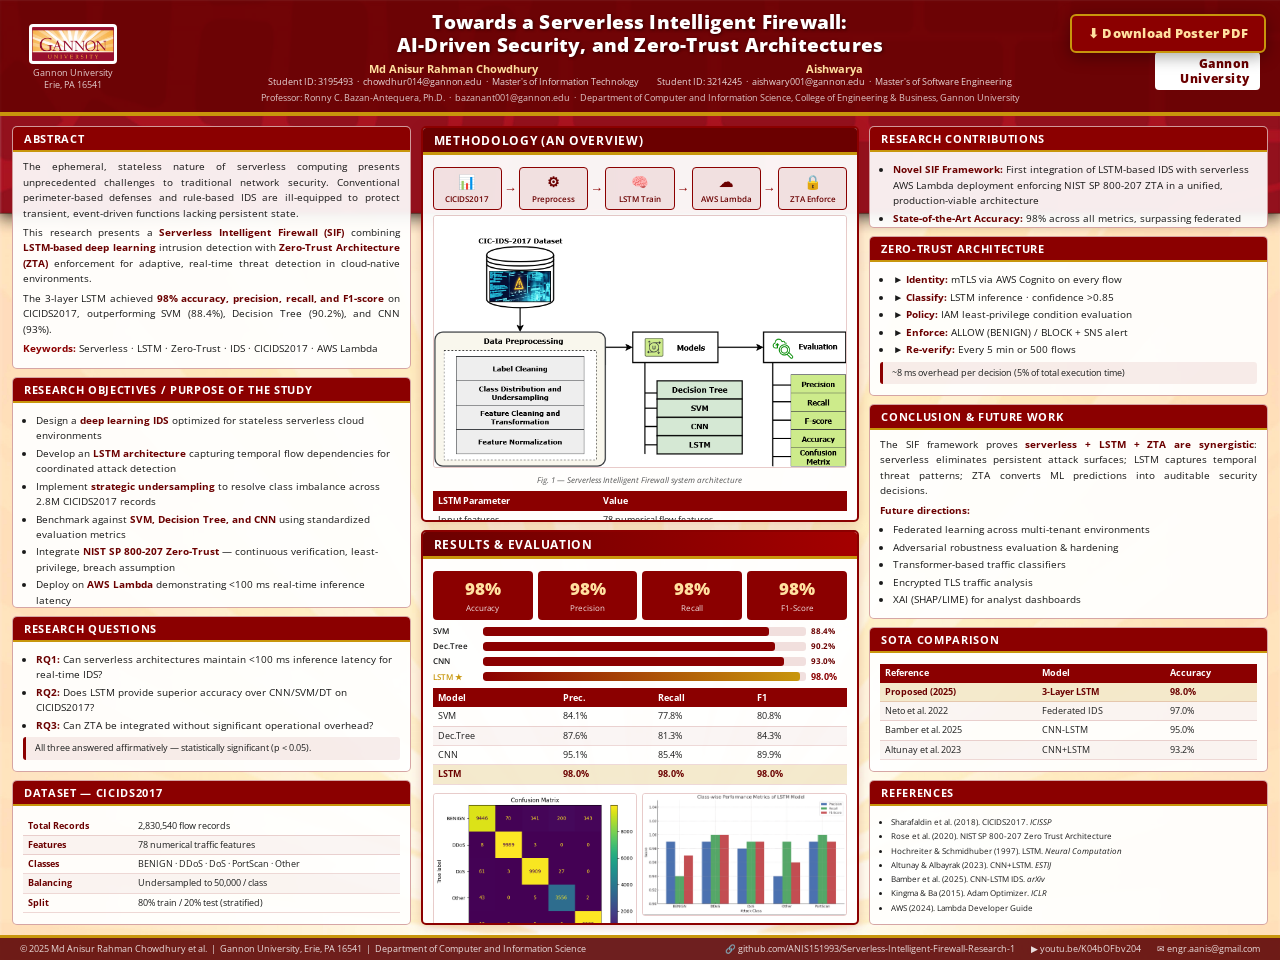
==== commit da46cd26: "Regenerate poster download and add source pack" ====
--- a/docs/poster.html
+++ b/docs/poster.html
@@ -397,7 +397,7 @@
 <body>
 
 <!-- Download button -->
-<button class="dl-fab" onclick="openGate()">&#128424; Save Poster as PDF</button>
+<button class="dl-fab" onclick="openGate()">&#11015; Download Poster PDF</button>
 
 <!-- ═══════ GATE MODAL ═══════ -->
 <div id="dl-overlay" class="dl-overlay dl-hidden" role="dialog" aria-modal="true">
@@ -406,7 +406,7 @@
     <div class="dl-hdr">
       <span class="dl-icon">&#128274;</span>
       <h2 class="dl-title">Poster Export Access</h2>
-      <p class="dl-sub">Complete all three steps to save the full poster as PDF or download the Publisher template.</p>
+      <p class="dl-sub">Complete all three steps to download the full poster PDF or the poster source pack.</p>
     </div>
 
     <div class="dl-step" id="dl-s1">
@@ -436,7 +436,7 @@
         <input type="password" id="dl-pw-inp" class="dl-inp"
                placeholder="Enter access password…"
                onkeydown="if(event.key==='Enter') dlCheck()"/>
-        <button class="dl-btn-p" onclick="dlCheck()">&#128275; Unlock Poster Options</button>
+        <button class="dl-btn-p" onclick="dlCheck()">&#128275; Unlock &amp; Download</button>
       </div>
       <p id="dl-err" class="dl-err dl-hidden">Incorrect password. Please check your email and try again.</p>
     </div>
@@ -444,10 +444,10 @@
     <div class="dl-step dl-hidden" id="dl-s-ok">
       <span class="dl-icon" style="text-align:center;display:block">&#9989;</span>
       <h3 class="dl-stitle" style="color:#15803d;text-align:center">Access Granted!</h3>
-      <p class="dl-desc" style="text-align:center">Use your browser print dialog and choose <strong>Save as PDF</strong> for a complete 48&quot;&times;36&quot; poster export.</p>
-      <button type="button" class="dl-btn-p" onclick="savePosterPdf()">&#128424; Print / Save as PDF</button>
-      <a href="assets/papers/SIF-Conference-Poster-Template.pub" download="SIF-Conference-Poster-Template.pub" class="dl-btn-r">&#128190; Download Poster Template (.pub)</a>
-      <p class="dl-note" style="text-align:center">The old bundled poster PDF was incomplete. This export now uses the live poster page so the saved PDF matches the online poster. If your browser shows a <strong>Background graphics</strong> option, keep it enabled.</p>
+      <p class="dl-desc" style="text-align:center">Download starts automatically. If you also need the editable reconstruction assets, use the source pack below.</p>
+      <a id="dl-lnk" href="assets/papers/SIF-Conference-Poster-2026.pdf" download="SIF-Conference-Poster-2026.pdf" class="dl-btn-p">&#11015; Download Poster PDF</a>
+      <a href="assets/papers/SIF-Conference-Poster-Source-Pack.zip" download="SIF-Conference-Poster-Source-Pack.zip" class="dl-btn-r">&#128230; Download Poster Source Pack</a>
+      <p class="dl-note" style="text-align:center">The direct PDF now comes from the live poster render. The source pack includes the final PDF, a high-resolution PNG, and the Publisher template used to rebuild the poster manually.</p>
       <button class="dl-btn-n" onclick="closeGate()">Close</button>
     </div>
 
@@ -757,19 +757,17 @@
 <script>
 const H="5b484d8b2799daf74779ce686501847d4a08b5e917c1e8395e1da7f7e73bce0d";
 async function sha256(m){const b=new TextEncoder().encode(m);const h=await crypto.subtle.digest('SHA-256',b);return Array.from(new Uint8Array(h)).map(x=>x.toString(16).padStart(2,'0')).join('');}
-function syncPosterForPrint(){document.querySelectorAll('.prog-bar-fill').forEach(el=>{el.style.width=el.dataset.w||'0';});}
+function syncPosterVisuals(){document.querySelectorAll('.prog-bar-fill').forEach(el=>{el.style.width=el.dataset.w||'0';});}
 function openGate(){document.getElementById('dl-overlay').classList.remove('dl-hidden');document.body.style.overflow='hidden';dlGo(1);}
 function closeGate(){document.getElementById('dl-overlay').classList.add('dl-hidden');document.body.style.overflow='';dlGo(1);const e=document.getElementById('dl-err');if(e)e.classList.add('dl-hidden');const i=document.getElementById('dl-pw-inp');if(i){i.value='';i.classList.remove('shake');}}
 function dlGo(n){['dl-s1','dl-s2','dl-s3','dl-s-ok'].forEach(id=>{const el=document.getElementById(id);if(el)el.classList.add('dl-hidden');});const t=document.getElementById(n==='ok'?'dl-s-ok':'dl-s'+n);if(t)t.classList.remove('dl-hidden');[1,2,3].forEach(i=>{const d=document.getElementById('dd'+i);if(d)d.classList.toggle('on',i===n);});}
-function savePosterPdf(){syncPosterForPrint();window.print();}
-async function dlCheck(){const i=document.getElementById('dl-pw-inp');const e=document.getElementById('dl-err');const h=await sha256(i.value.trim());if(h===H){e.classList.add('dl-hidden');dlGo('ok');}else{e.classList.remove('dl-hidden');i.classList.remove('shake');void i.offsetWidth;i.classList.add('shake');i.focus();}}
+async function dlCheck(){const i=document.getElementById('dl-pw-inp');const e=document.getElementById('dl-err');const h=await sha256(i.value.trim());if(h===H){e.classList.add('dl-hidden');dlGo('ok');setTimeout(()=>{const l=document.getElementById('dl-lnk');if(l)l.click();},600);}else{e.classList.remove('dl-hidden');i.classList.remove('shake');void i.offsetWidth;i.classList.add('shake');i.focus();}}
 document.addEventListener('click',e=>{if(e.target===document.getElementById('dl-overlay'))closeGate();});
 document.addEventListener('keydown',e=>{if(e.key==='Escape')closeGate();});
-window.addEventListener('beforeprint',syncPosterForPrint);
 document.addEventListener('DOMContentLoaded',()=>{
   if(window.location.hash==='#download')openGate();
   // Animate progress bars after short delay
-  setTimeout(syncPosterForPrint,400);
+  setTimeout(syncPosterVisuals,400);
   // Animate stat counters
   document.querySelectorAll('.sv').forEach(el=>{
     const target=parseFloat(el.textContent);
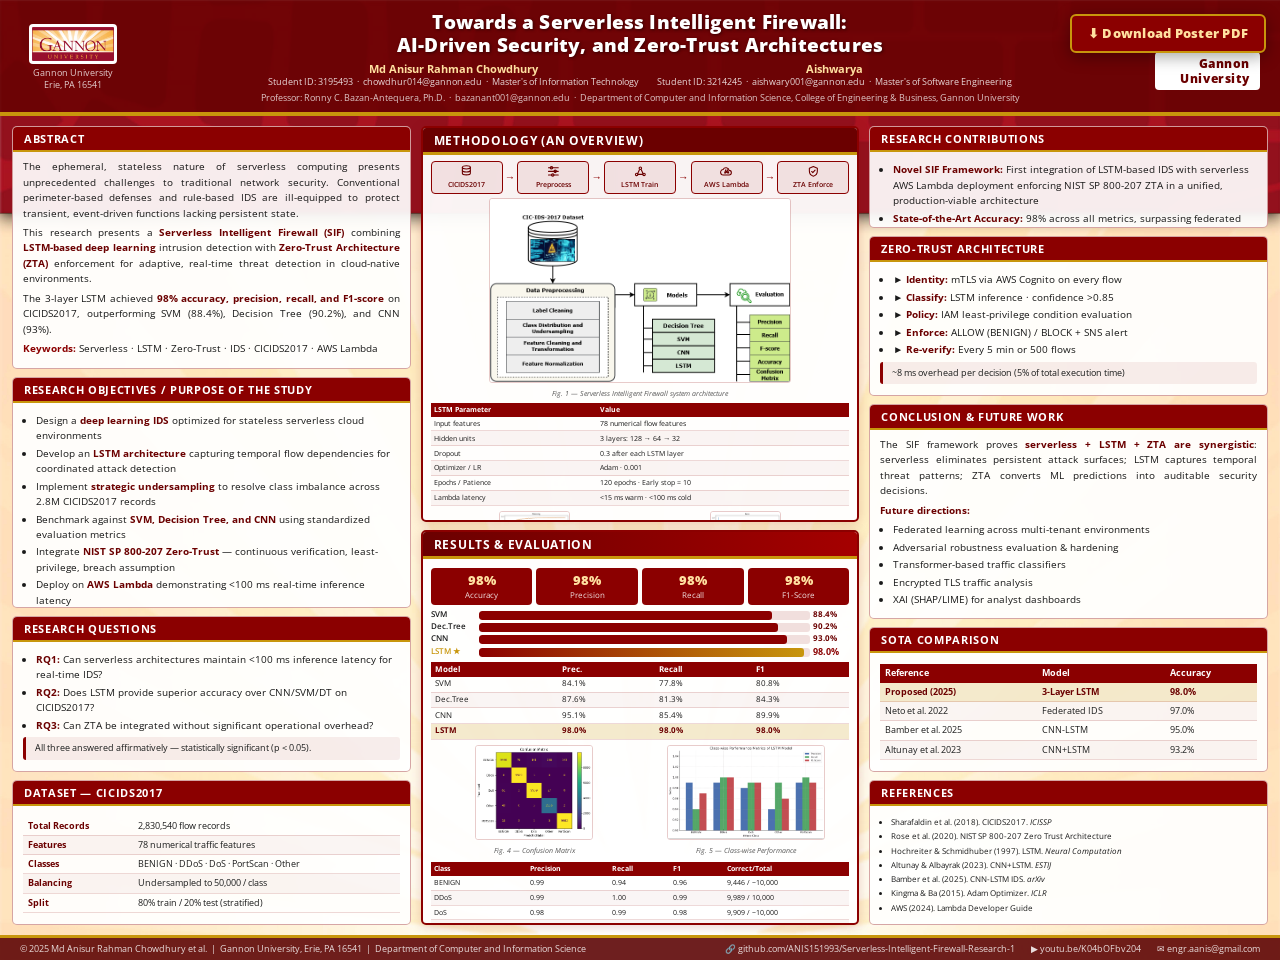
==== commit 51b96de4: "Tighten poster methodology layout" ====
--- a/docs/poster.html
+++ b/docs/poster.html
@@ -206,8 +206,47 @@
   border-radius:4px;padding:3px 5px;text-align:center;flex:1;
   font-size:clamp(5px,.6vw,8px);font-weight:600;color:var(--crimson-dark);
 }
-.ps i{font-size:clamp(10px,1.1vw,15px);display:block;margin-bottom:1px;font-style:normal}
+.ps-icon{
+  display:block;width:clamp(11px,1.15vw,16px);height:clamp(11px,1.15vw,16px);
+  margin:0 auto 2px;color:currentColor;
+}
+.ps-icon svg{
+  display:block;width:100%;height:100%;fill:none;stroke:currentColor;stroke-width:1.8;
+  stroke-linecap:round;stroke-linejoin:round;
+}
 .pa{color:var(--crimson);font-size:clamp(9px,1vw,14px);font-weight:700;flex-shrink:0}
+
+/* ── METHODOLOGY BOX TUNING ─────────────────────────── */
+.methodology-box,.results-box{flex:1}
+.methodology-box .bb{padding:5px 8px 6px}
+.methodology-box .pipeline{gap:2px;margin:1px 0 4px}
+.methodology-box .ps{padding:1.5px 3px;font-size:clamp(4.55px,.54vw,7px)}
+.methodology-box .pa{font-size:clamp(7px,.82vw,11px)}
+.methodology-box .fig{margin:3px 0}
+.methodology-box .fig-cap{font-size:clamp(4.6px,.54vw,6.9px)}
+.methodology-box .tbl{font-size:clamp(4.9px,.58vw,7.8px);margin:2px 0}
+.methodology-box .tbl th,.methodology-box .tbl td{padding:1.2px 3.5px}
+.methodology-box .method-arch img{max-height:185px;width:auto;max-width:100%}
+.methodology-box .method-mini img{max-height:54px;width:auto;max-width:100%}
+.methodology-box .method-mini-row{gap:3px;margin:1px 0 0}
+.methodology-box .method-params{margin:2px 0 1px}
+.results-box .bb{padding:5px 8px 6px}
+.results-box .stats{gap:4px;margin:4px 0}
+.results-box .stat{padding:3px 2px}
+.results-box .sv{font-size:clamp(9px,1vw,14px)}
+.results-box .sl{font-size:clamp(5px,.6vw,8px)}
+.results-box #prog-bars{margin:0 0 2px}
+.results-box .prog-row{gap:3px;margin:0}
+.results-box .prog-label{font-size:clamp(5px,.6vw,8px)}
+.results-box .prog-val{font-size:clamp(5px,.6vw,8px)}
+.results-box .tbl{font-size:clamp(4.95px,.6vw,7.95px);margin:2px 0}
+.results-box .tbl th,.results-box .tbl td{padding:1.4px 4px}
+.results-box .fig{margin:3px 0}
+.results-box .fig-row{gap:4px;margin:2px 0}
+.results-box .fig img{max-height:95px;width:auto;max-width:100%}
+.results-box .fig-cap{font-size:clamp(4.6px,.54vw,6.9px)}
+.results-box .results-class-table{font-size:clamp(4.75px,.58vw,7.6px);margin-top:1px}
+.results-box .results-class-table th,.results-box .results-class-table td{padding:1.2px 3.5px}
 
 /* ── FIGURES ─────────────────────────────────────────── */
 .fig{margin:4px 0;text-align:center}
@@ -447,7 +486,7 @@
       <p class="dl-desc" style="text-align:center">Download starts automatically. If you also need the editable reconstruction assets, use the source pack below.</p>
       <a id="dl-lnk" href="assets/papers/SIF-Conference-Poster-2026.pdf" download="SIF-Conference-Poster-2026.pdf" class="dl-btn-p">&#11015; Download Poster PDF</a>
       <a href="assets/papers/SIF-Conference-Poster-Source-Pack.zip" download="SIF-Conference-Poster-Source-Pack.zip" class="dl-btn-r">&#128230; Download Poster Source Pack</a>
-      <p class="dl-note" style="text-align:center">The direct PDF now comes from the live poster render. The source pack includes the final PDF, a high-resolution PNG, and the Publisher template used to rebuild the poster manually.</p>
+      <p class="dl-note" style="text-align:center">The direct PDF now comes from the live poster render. The source pack includes the final PDF, a high-resolution PNG, and the final Publisher source file used for manual editing.</p>
       <button class="dl-btn-n" onclick="closeGate()">Close</button>
     </div>
 
@@ -544,7 +583,7 @@
       <div class="box">
         <div class="bh">Dataset — CICIDS2017</div>
         <div class="bb">
-          <table class="tbl">
+          <table class="tbl method-params">
             <tbody>
               <tr><td><strong>Total Records</strong></td><td>2,830,540 flow records</td></tr>
               <tr><td><strong>Features</strong></td><td>78 numerical traffic features</td></tr>
@@ -562,22 +601,72 @@
     <div class="col">
 
       <!-- CENTER BOX 1: Methodology -->
-      <div class="cbox">
+      <div class="cbox methodology-box">
         <div class="bh">Methodology (An Overview)</div>
         <div class="bb">
           <div class="pipeline">
-            <div class="ps"><i>&#128202;</i>CICIDS2017<div class="ps-tip">2.8M+ flows · 78 features · 5 classes</div></div>
+            <div class="ps">
+              <span class="ps-icon" aria-hidden="true">
+                <svg viewBox="0 0 24 24">
+                  <ellipse cx="12" cy="5.5" rx="6.5" ry="2.7"></ellipse>
+                  <path d="M5.5 5.5v9.5c0 1.5 2.9 2.8 6.5 2.8s6.5-1.3 6.5-2.8V5.5"></path>
+                  <path d="M5.5 10.3c0 1.5 2.9 2.8 6.5 2.8s6.5-1.3 6.5-2.8"></path>
+                </svg>
+              </span>
+              CICIDS2017
+              <div class="ps-tip">2.8M+ flows · 78 features · 5 classes</div>
+            </div>
             <span class="pa">&#8594;</span>
-            <div class="ps"><i>&#9881;</i>Preprocess<div class="ps-tip">Clean · Undersample · Normalise</div></div>
+            <div class="ps">
+              <span class="ps-icon" aria-hidden="true">
+                <svg viewBox="0 0 24 24">
+                  <path d="M4 6h16M4 12h16M4 18h16"></path>
+                  <circle cx="9" cy="6" r="2"></circle>
+                  <circle cx="15" cy="12" r="2"></circle>
+                  <circle cx="11" cy="18" r="2"></circle>
+                </svg>
+              </span>
+              Preprocess
+              <div class="ps-tip">Clean · Undersample · Normalise</div>
+            </div>
             <span class="pa">&#8594;</span>
-            <div class="ps"><i>&#129504;</i>LSTM Train<div class="ps-tip">128→64→32 units · Dropout 0.3 · Adam</div></div>
+            <div class="ps">
+              <span class="ps-icon" aria-hidden="true">
+                <svg viewBox="0 0 24 24">
+                  <circle cx="6" cy="17" r="2"></circle>
+                  <circle cx="12" cy="7" r="2"></circle>
+                  <circle cx="18" cy="17" r="2"></circle>
+                  <path d="M7.5 15.8l3-6.5M13.5 9.3l3 6.5M8 17h8"></path>
+                </svg>
+              </span>
+              LSTM Train
+              <div class="ps-tip">128→64→32 units · Dropout 0.3 · Adam</div>
+            </div>
             <span class="pa">&#8594;</span>
-            <div class="ps"><i>&#9729;</i>AWS Lambda<div class="ps-tip">&lt;15 ms warm · &lt;100 ms cold start</div></div>
+            <div class="ps">
+              <span class="ps-icon" aria-hidden="true">
+                <svg viewBox="0 0 24 24">
+                  <path d="M7.5 18h8.7a3.8 3.8 0 0 0 .3-7.6 5.2 5.2 0 0 0-9.8-1.4A3.5 3.5 0 0 0 7.5 18Z"></path>
+                  <path d="M11 9.5l-1.8 5h2l1.2-3.1 1.4 3.1h2.1l-2.2-5"></path>
+                </svg>
+              </span>
+              AWS Lambda
+              <div class="ps-tip">&lt;15 ms warm · &lt;100 ms cold start</div>
+            </div>
             <span class="pa">&#8594;</span>
-            <div class="ps"><i>&#128274;</i>ZTA Enforce<div class="ps-tip">ALLOW/BLOCK · mTLS · IAM · SNS Alert</div></div>
+            <div class="ps">
+              <span class="ps-icon" aria-hidden="true">
+                <svg viewBox="0 0 24 24">
+                  <path d="M12 4l6.5 2.8v4.8c0 4.1-2.2 7.2-6.5 8.4C7.7 18.8 5.5 15.7 5.5 11.6V6.8L12 4z"></path>
+                  <path d="M9.2 12.2l1.9 1.9 3.7-4"></path>
+                </svg>
+              </span>
+              ZTA Enforce
+              <div class="ps-tip">ALLOW/BLOCK · mTLS · IAM · SNS Alert</div>
+            </div>
           </div>
 
-          <div class="fig">
+          <div class="fig method-arch">
             <img src="assets/images/architecture-diagram.png" alt="Architecture Diagram"/>
             <div class="fig-cap">Fig. 1 — Serverless Intelligent Firewall system architecture</div>
           </div>
@@ -594,12 +683,12 @@
             </tbody>
           </table>
 
-          <div class="fig-row">
-            <div class="fig">
+          <div class="fig-row method-mini-row">
+            <div class="fig method-mini">
               <img src="assets/images/accuracy.png" alt="Accuracy Curves"/>
               <div class="fig-cap">Fig. 2 — Training &amp; Validation Accuracy</div>
             </div>
-            <div class="fig">
+            <div class="fig method-mini">
               <img src="assets/images/loss.png" alt="Loss Curves"/>
               <div class="fig-cap">Fig. 3 — Training &amp; Validation Loss</div>
             </div>
@@ -608,7 +697,7 @@
       </div>
 
       <!-- CENTER BOX 2: Results -->
-      <div class="cbox">
+      <div class="cbox results-box">
         <div class="bh gold-head">Results &amp; Evaluation</div>
         <div class="bb">
           <div class="stats">
@@ -624,7 +713,7 @@
             <div class="prog-row"><span class="prog-label">CNN</span><div class="prog-bar-bg"><div class="prog-bar-fill" style="width:0" data-w="93%"></div></div><span class="prog-val">93.0%</span></div>
             <div class="prog-row"><span class="prog-label" style="color:var(--gold)">LSTM ★</span><div class="prog-bar-bg"><div class="prog-bar-fill" style="width:0;background:linear-gradient(90deg,var(--crimson),var(--gold))" data-w="98%"></div></div><span class="prog-val" style="color:var(--crimson);font-size:clamp(6px,.72vw,9.5px)">98.0%</span></div>
           </div>
-          <table class="tbl" style="margin-top:4px">
+          <table class="tbl results-summary-table" style="margin-top:3px">
             <thead><tr><th>Model</th><th>Prec.</th><th>Recall</th><th>F1</th></tr></thead>
             <tbody>
               <tr><td>SVM</td><td>84.1%</td><td>77.8%</td><td>80.8%</td></tr>
@@ -645,7 +734,7 @@
             </div>
           </div>
 
-          <table class="tbl">
+          <table class="tbl results-class-table">
             <thead><tr><th>Class</th><th>Precision</th><th>Recall</th><th>F1</th><th>Correct/Total</th></tr></thead>
             <tbody>
               <tr><td>BENIGN</td><td>0.99</td><td>0.94</td><td>0.96</td><td>9,446 / ~10,000</td></tr>
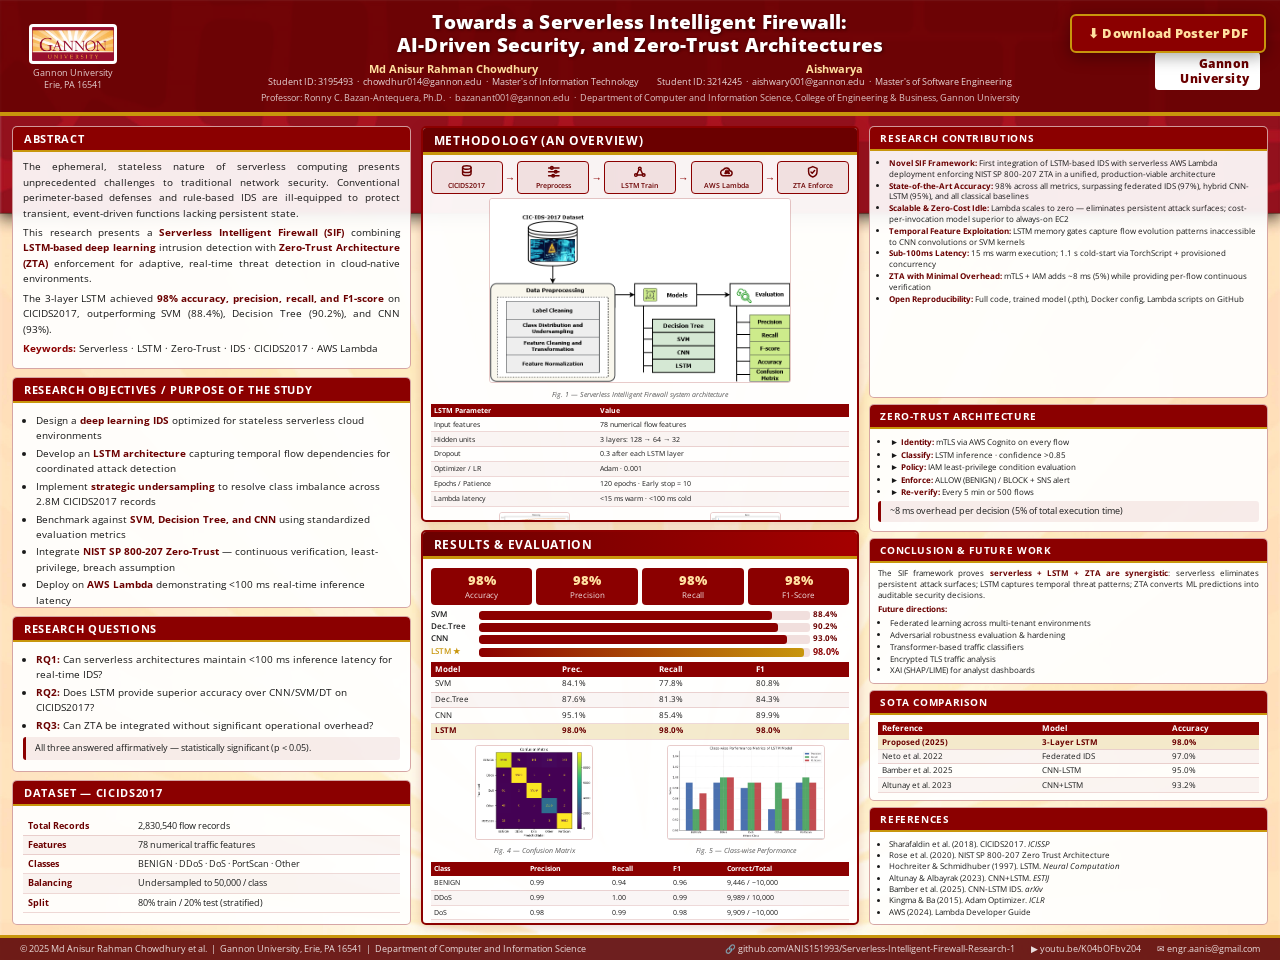
==== commit d8277084: "Fix poster export visibility issues" ====
--- a/docs/poster.html
+++ b/docs/poster.html
@@ -207,12 +207,13 @@
   font-size:clamp(5px,.6vw,8px);font-weight:600;color:var(--crimson-dark);
 }
 .ps-icon{
-  display:block;width:clamp(11px,1.15vw,16px);height:clamp(11px,1.15vw,16px);
+  display:block;width:clamp(12px,1.22vw,17px);height:clamp(12px,1.22vw,17px);
   margin:0 auto 2px;color:currentColor;
 }
 .ps-icon svg{
-  display:block;width:100%;height:100%;fill:none;stroke:currentColor;stroke-width:1.8;
+  display:block;width:100%;height:100%;fill:none;stroke:currentColor;stroke-width:2.25;
   stroke-linecap:round;stroke-linejoin:round;
+  vector-effect:non-scaling-stroke;
 }
 .pa{color:var(--crimson);font-size:clamp(9px,1vw,14px);font-weight:700;flex-shrink:0}
 
@@ -247,6 +248,32 @@
 .results-box .fig-cap{font-size:clamp(4.6px,.54vw,6.9px)}
 .results-box .results-class-table{font-size:clamp(4.75px,.58vw,7.6px);margin-top:1px}
 .results-box .results-class-table th,.results-box .results-class-table td{padding:1.2px 3.5px}
+
+/* ── RIGHT COLUMN TUNING ─────────────────────────────── */
+.right-col{gap:6px}
+.right-col .bh{padding:4px 10px;font-size:clamp(7px,.82vw,11px)}
+.right-col .bb{
+  padding:5px 8px;
+  font-size:clamp(5.55px,.66vw,8.75px);
+  line-height:1.4;
+}
+.right-col .bb p{margin-bottom:3px}
+.right-col .bb ul{padding-left:12px;margin:2px 0}
+.right-col .bb li{margin-bottom:1px}
+.right-col .tbl{font-size:clamp(5px,.6vw,7.9px);margin:2px 0}
+.right-col .tbl th,.right-col .tbl td{padding:1.3px 4px}
+.contrib-box{flex:1.08}
+.contrib-box .bb{
+  padding:5px 8px 4px;
+  font-size:clamp(5.4px,.64vw,8.45px);
+  line-height:1.32;
+}
+.contrib-box .bb ul{padding-left:11px}
+.contrib-box .bb li{margin-bottom:1px}
+.zta-box .bb{line-height:1.35}
+.future-box .bb{font-size:clamp(5.3px,.63vw,8.35px);line-height:1.34}
+.future-box .bb ul{padding-left:12px}
+.refs-box .bb{font-size:clamp(4.7px,.56vw,7.4px);line-height:1.3}
 
 /* ── FIGURES ─────────────────────────────────────────── */
 .fig{margin:4px 0;text-align:center}
@@ -751,9 +778,9 @@
     </div><!-- /CENTER -->
 
     <!-- ═══ RIGHT COLUMN ═══ -->
-    <div class="col">
-
-      <div class="box grow">
+    <div class="col right-col">
+
+      <div class="box grow contrib-box">
         <div class="bh">Research Contributions</div>
         <div class="bb">
           <ul>
@@ -768,7 +795,7 @@
         </div>
       </div>
 
-      <div class="box">
+      <div class="box zta-box">
         <div class="bh">Zero-Trust Architecture</div>
         <div class="bb">
           <ul>
@@ -782,7 +809,7 @@
         </div>
       </div>
 
-      <div class="box">
+      <div class="box future-box">
         <div class="bh">Conclusion &amp; Future Work</div>
         <div class="bb">
           <p>The SIF framework proves <strong>serverless + LSTM + ZTA are synergistic</strong>: serverless eliminates persistent attack surfaces; LSTM captures temporal threat patterns; ZTA converts ML predictions into auditable security decisions.</p>
@@ -797,7 +824,7 @@
         </div>
       </div>
 
-      <div class="box">
+      <div class="box sota-box">
         <div class="bh">SOTA Comparison</div>
         <div class="bb">
           <table class="tbl">
@@ -812,7 +839,7 @@
         </div>
       </div>
 
-      <div class="box">
+      <div class="box refs-box">
         <div class="bh">References</div>
         <div class="bb" style="font-size:clamp(5px,.62vw,8.5px)">
           <ul style="padding-left:11px">
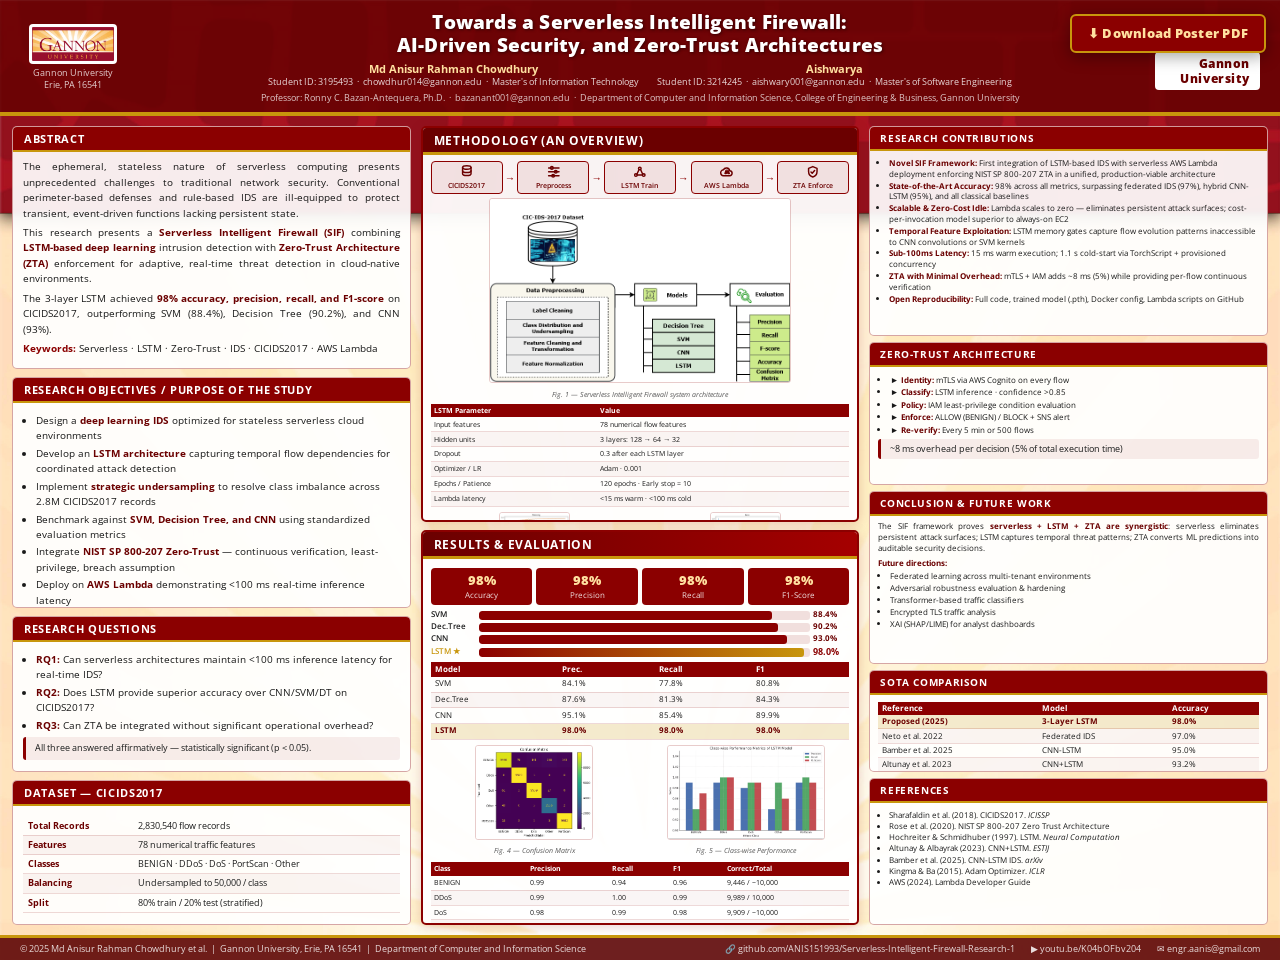
==== commit 1e4c20b0: "Rebalance poster right column spacing" ====
--- a/docs/poster.html
+++ b/docs/poster.html
@@ -262,7 +262,7 @@
 .right-col .bb li{margin-bottom:1px}
 .right-col .tbl{font-size:clamp(5px,.6vw,7.9px);margin:2px 0}
 .right-col .tbl th,.right-col .tbl td{padding:1.3px 4px}
-.contrib-box{flex:1.08}
+.contrib-box{flex:.55}
 .contrib-box .bb{
   padding:5px 8px 4px;
   font-size:clamp(5.4px,.64vw,8.45px);
@@ -270,9 +270,13 @@
 }
 .contrib-box .bb ul{padding-left:11px}
 .contrib-box .bb li{margin-bottom:1px}
+.zta-box{flex:.68}
 .zta-box .bb{line-height:1.35}
+.future-box{flex:.82}
 .future-box .bb{font-size:clamp(5.3px,.63vw,8.35px);line-height:1.34}
 .future-box .bb ul{padding-left:12px}
+.sota-box{flex:.48}
+.refs-box{flex:.7}
 .refs-box .bb{font-size:clamp(4.7px,.56vw,7.4px);line-height:1.3}
 
 /* ── FIGURES ─────────────────────────────────────────── */
